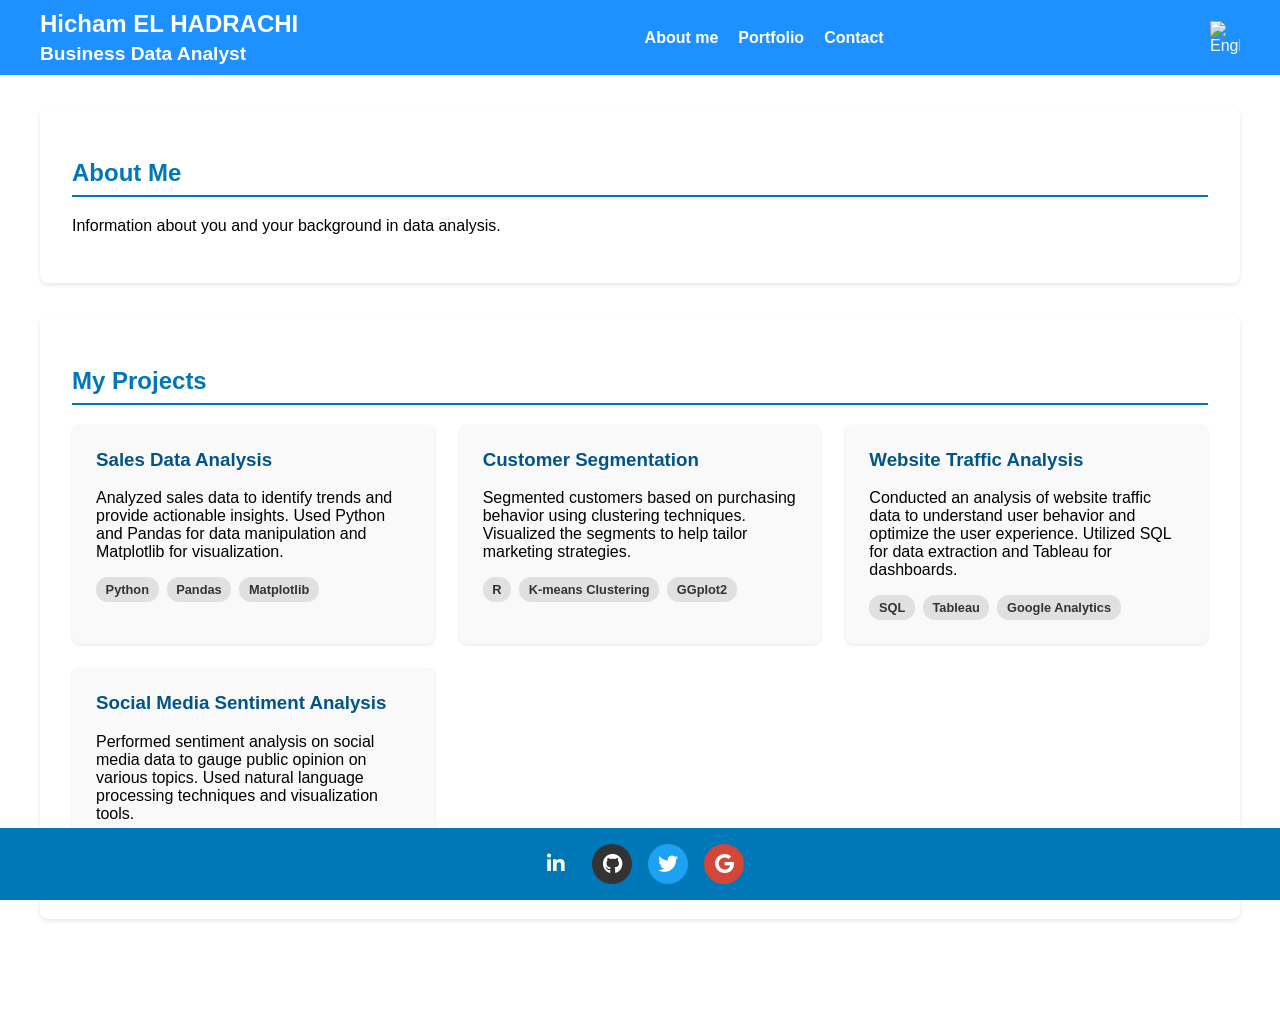
==== index.html @ 79244ce7 "first push portfolio" ====
<!DOCTYPE html>
<html lang="en">
<head>
    <meta charset="UTF-8">
    <meta name="viewport" content="width=device-width, initial-scale=1.0">
    <title>HE Data Analyst Portfolio</title>
    <link rel="stylesheet" href="styles.css">
    <link rel="stylesheet" href="https://cdnjs.cloudflare.com/ajax/libs/font-awesome/6.0.0-beta3/css/all.min.css">
</head>
<body>
    <header>
        <div class="header-content">
            <div class="personal-info">
                <h1>Hicham EL HADRACHI</h1>
                <h2>Business Data Analyst</h2>
            </div>
            <nav>
                <ul>
                <li><a href="#about">About me</a></li>
                <li><a href="#portfolio">Portfolio</a></li>
                <li><a href="#contact">Contact</a></li>
                </ul>
            </nav>
            <div class="language-switcher">
                <div class="flag-container">
                    <img src="https://cdn.countryflags.com/thumbs/united-kingdom/flag-400.png" alt="English" class="flag-icon" id="selectedFlag" >
                    <img src="https://cdn.countryflags.com/thumbs/france/flag-400.png" alt="Français" class="flag-icon alternative-flag" onclick="switchLanguage()">
                </div>
            </div>
        </div>
    </header>
    <main>
        <section id="about">
            <h2>About Me</h2>
            <p id="aboutText">Information about you and your background in data analysis.</p>
        </section>
        <section id="projects">
            <h2>My Projects</h2>
            <div class="projects-container" id="projectsContainer">
                <!-- Project cards will be inserted here by JavaScript -->
            </div>
        </section>
    </main>
    <footer>
        <div id="contact" class="social-buttons">
            <a href="https://linkedin.com/in/yourprofile" class="social-button linkedin" aria-label="LinkedIn">
                <i class="fab fa-linkedin-in"></i>
            </a>
            <a href="https://github.com/yourprofile" class="social-button github" aria-label="GitHub">
                <i class="fab fa-github"></i>
            </a>
            <a href="https://twitter.com/yourprofile" class="social-button twitter" aria-label="Twitter">
                <i class="fab fa-twitter"></i>
            </a>
            <a href="mailto:hicham.elhadrachi@gmail.com" class="social-button gmail" aria-label="Gmail">
                <i class="fab fa-google"></i>
            </a>
        </div>
        <!-- <p>&copy; 2023 My Portfolio</p> -->
    </footer>
    <script src="script.js"></script>
</body>
</html>
---- styles.css ----
body {
    margin: 0;
    font-family: Arial, sans-serif;
}

header {
    background-color: #1E90FF; /* Blue background */
    color: white;
    padding: 10px 20px;
    display: flex;
    justify-content: center;
}

.header-content {
    display: flex;
    justify-content: space-between;
    align-items: center;
    width: 100%;
    max-width: 1200px;
}

.personal-info {
    text-align: left;
}

.personal-info h1 {
    margin: 0;
    font-size: 1.5rem;
}

.personal-info h2 {
    margin: 5px 0 0;
    font-size: 1.2rem;
}

nav ul {
    list-style: none;
    padding: 0;
    margin: 0;
    display: flex;
}

nav ul li {
    margin-left: 20px;
}

nav ul li a {
    color: white;
    text-decoration: none;
    font-weight: bold;
}

nav ul li a:hover {
    color: #ffdd57;
    transform: scale(1.1);
}

.language-switcher {
    position: relative;
    display: inline-block;
}

.dropdown-content {
    display: none;
    position: absolute;
    z-index: 1;
}

.dropdown-content img {
    color: black;
    padding: 12px 16px;
    text-decoration: none;
    display: block;
}

.dropdown:hover .dropdown-content {
    display: block;
}

.flag-container {
    position: relative;
    display: inline-block;
}

.flag-icon {
    width: 30px; /* Adjust the width as needed */
    height: auto; /* Maintain the aspect ratio */
    cursor: pointer; /* Change cursor to pointer on hover */
    display: block;
}

.alternative-flag {
    position: absolute;
    top: 100%; /* Position it directly below the main flag */
    left: 0;
    display: none; /* Hide it by default */
}

.flag-container:hover .alternative-flag {
    display: block; /* Show the alternative flag on hover */
    padding-top: 3px;
}


main {
    max-width: 1200px;
    margin: 2rem auto;
    padding: 0 2rem;
    padding-bottom: 2rem; /* Ensure there's space at the bottom of the main content */
}

section {
    background-color: white;
    margin-bottom: 2rem;
    padding: 2rem;
    border-radius: 8px;
    box-shadow: 0 2px 4px rgba(0, 0, 0, 0.1);
}

section h2 {
    color: #0077b6;
    border-bottom: 2px solid #0077b6;
    padding-bottom: 0.5rem;
}

.project {
    margin-bottom: 1.5rem;
    padding-bottom: 1.5rem;
    border-bottom: 1px solid #eee;
}

.project:last-child {
    margin-bottom: 0;
    padding-bottom: 0;
    border-bottom: none;
}

.project h3 {
    color: #005588;
}

footer {
    background-color: #0077b6;
    color: white;
    text-align: center;
    position: absolute;
    width: 100%;
    bottom: 0;
}

form {
    display: flex;
    flex-direction: column;
    max-width: 400px;
    margin: 0 auto;
}

form label {
    margin-top: 1rem;
    font-weight: bold;
}

form input {
    padding: 0.5rem;
    margin-top: 0.5rem;
    border: 1px solid #ccc;
    border-radius: 4px;
}

form button {
    padding: 0.75rem;
    margin-top: 1rem;
    background-color: #005588;
    color: white;
    border: none;
    border-radius: 4px;
    cursor: pointer;
    transition: background-color 0.3s ease;
}

form button:hover {
    background-color: #003355;
}

#projects {
    background-color: white;
    padding: 2rem;
    border-radius: 8px;
    box-shadow: 0 2px 4px rgba(0, 0, 0, 0.1);
}

#projects h2 {
    text-align: left;
    color: #0077b6;
    border-bottom: 2px solid #0077b6;
    padding-bottom: 0.5rem;
}


.projects-container {
    display: grid;
    grid-template-columns: repeat(auto-fill, minmax(300px, 1fr));
    gap: 1.5rem;
}

.project-card {
    background-color: #f9f9f9;
    border-radius: 8px;
    padding: 1.5rem;
    box-shadow: 0 1px 3px rgba(0, 0, 0, 0.1);
    transition: transform 0.3s ease;
}

.project-card:hover {
    transform: translateY(-5px);
}

.project-card h3 {
    color: #005588;
    margin-top: 0;
}

.project-details {
    display: flex;
    flex-wrap: wrap;
    gap: 0.5rem;
    margin-top: 1rem;
}

.project-tag {
    background-color: #e0e0e0;
    color: #333;
    padding: 0.3rem 0.6rem;
    border-radius: 12px;
    font-size: 0.8rem;
    font-weight: bold;
}

#contact {
    background-color: #0077b6;
    color: white;
    padding: 1rem 0;
    text-align: center;
}

#contact h2 {
    text-align: left;
    margin-left: 10%;
    color: white;
    border-bottom: 2px solid white;
    padding-bottom: 0.5rem;
    width: 80%;
}

.contact-form {
    display: flex;
    flex-direction: column;
    align-items: center;
    max-width: 500px;
    margin: 0 auto;
    background-color: rgba(255, 255, 255, 0.2);
    padding: 2rem;
    border-radius: 8px;
    width: 80%;
}

.contact-form label {
    margin-top: 1rem;
    font-weight: bold;
    width: 100%;
    text-align: left;
}

.contact-form input {
    width: 100%;
    padding: 0.75rem;
    margin-top: 0.5rem;
    border: none;
    border-radius: 4px;
    box-sizing: border-box;
}

.contact-form button {
    width: 100%;
    padding: 0.75rem;
    margin-top: 1rem;
    background-color: #005588;
    color: white;
    border: none;
    border-radius: 4px;
    cursor: pointer;
    transition: background-color 0.3s ease;
}

.contact-form button:hover {
    background-color: #003355;
}

.social-buttons {
    display: flex;
    justify-content: center;
    /* margin-top: 1rem; */
    gap: 1rem;
}

.social-button {
    display: flex;
    align-items: center;
    justify-content: center;
    width: 40px;
    height: 40px;
    border-radius: 50%;
    color: white;
    text-decoration: none;
    font-size: 1.25rem;
    transition: transform 0.3s ease;
}

.social-button:hover {
    transform: scale(1.1);
}

.social-button.linkedin {
    background-color: #0077B5;
}

.social-button.github {
    background-color: #333;
}

.social-button.twitter {
    background-color: #1DA1F2;
}

.social-button.gmail {
    background-color: #D44638; /* Gmail red color */
}

.social-button i {
    color: white;
}
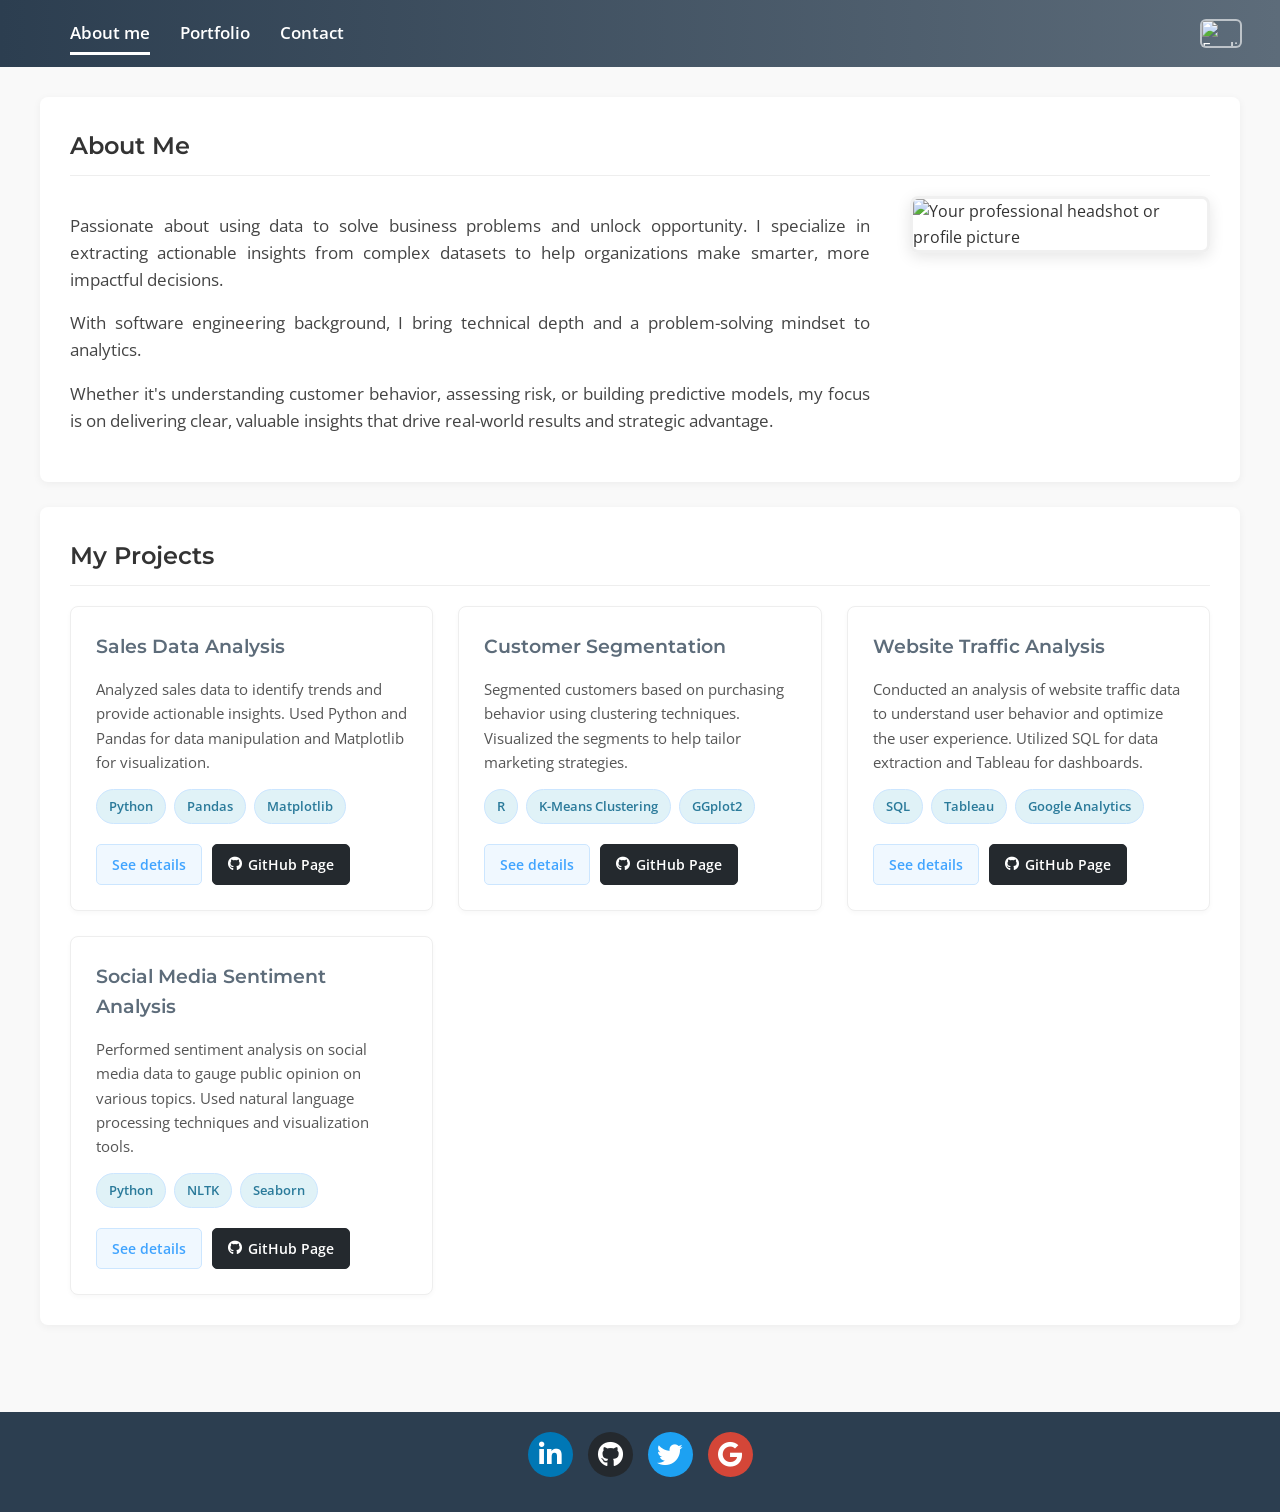
==== commit 92d785bc: "second push" ====
--- a/index.html
+++ b/index.html
@@ -10,17 +10,13 @@
 <body>
     <header>
         <div class="header-content">
-            <div class="personal-info">
-                <h1>Hicham EL HADRACHI</h1>
-                <h2>Business Data Analyst</h2>
-            </div>
-            <nav>
-                <ul>
-                <li><a href="#about">About me</a></li>
-                <li><a href="#portfolio">Portfolio</a></li>
-                <li><a href="#contact">Contact</a></li>
-                </ul>
-            </nav>
+        <nav>
+            <ul>
+                <li><a href="#about" class="active" data-translate-key="aboutNavLink">About me</a></li>
+                <li><a href="#projects" data-translate-key="projectsNavLink">Portfolio</a></li> <!-- Changed to Portfolio as in your screenshot -->
+                <li><a href="#contact" data-translate-key="contactNavLink">Contact</a></li>
+            </ul>
+        </nav>
             <div class="language-switcher">
                 <div class="flag-container">
                     <img src="https://cdn.countryflags.com/thumbs/united-kingdom/flag-400.png" alt="English" class="flag-icon" id="selectedFlag" >
@@ -31,8 +27,15 @@
     </header>
     <main>
         <section id="about">
-            <h2>About Me</h2>
-            <p id="aboutText">Information about you and your background in data analysis.</p>
+            <h2 data-translate-key="aboutMeTitle">About Me</h2>
+            <div class="about-content">
+                <div class="about-text" id="aboutTextContainer">
+                    <!-- Paragraphs will be dynamically inserted here by JS -->
+                </div>
+                <div class="about-photo">
+                    <img src="your-photo.jpg" alt="Your professional headshot or profile picture">
+                </div>
+            </div>
         </section>
         <section id="projects">
             <h2>My Projects</h2>
@@ -41,8 +44,8 @@
             </div>
         </section>
     </main>
-    <footer>
-        <div id="contact" class="social-buttons">
+    <footer id="contact">
+        <div class="social-buttons"> <!-- Added an ID for potential future use if needed, but the class is key -->
             <a href="https://linkedin.com/in/yourprofile" class="social-button linkedin" aria-label="LinkedIn">
                 <i class="fab fa-linkedin-in"></i>
             </a>
@@ -56,7 +59,7 @@
                 <i class="fab fa-google"></i>
             </a>
         </div>
-        <!-- <p>&copy; 2023 My Portfolio</p> -->
+        <!-- <p>© 2023 My Portfolio</p> -->
     </footer>
     <script src="script.js"></script>
 </body>
--- a/styles.css
+++ b/styles.css
@@ -1,255 +1,374 @@
+/* Import Google Fonts for better typography */
+@import url('https://fonts.googleapis.com/css2?family=Montserrat:wght@300;400;600;700&family=Lato:wght@300;400&family=Open+Sans:wght@400;600;700&display=swap');
+/* Added 700 weight for Open Sans if needed for bold text */
+
+
+/* Basic Reset & Body Styling */
 body {
     margin: 0;
-    font-family: Arial, sans-serif;
-}
-
+    font-family: 'Open Sans', sans-serif; /* Default body font set to Open Sans */
+    color: #333;
+    line-height: 1.6;
+    background-color: #f9f9f9; /* Light background for the page */
+}
+
+/* Header Styling */
 header {
-    background-color: #1E90FF; /* Blue background */
-    color: white;
-    padding: 10px 20px;
-    display: flex;
-    justify-content: center;
+    background: linear-gradient(to right, #2c3e50, #5d6c7a); /* Gradient blue */
+    color: #fff;
+    padding: 20px 0; /* Vertical padding */
+    position: sticky; /* Make header sticky */
+    top: 0; /* Stick to the top */
+    z-index: 1000; /* Ensure it's above other content */
+    display: block; /* Use flex for header itself to control its children */
+    justify-content: center; /* Center the header content wrapper */
+    align-items: center; /* Vertically center */
 }
 
 .header-content {
+    max-width: 1200px;
+    width: 100%; /* Take full width of parent up to max-width */
+    margin: 0 auto;
     display: flex;
     justify-content: space-between;
     align-items: center;
-    width: 100%;
-    max-width: 1200px;
-}
-
+    padding: 0 40px; /* Consistent padding */
+}
+
+/* Personal Info (Name & Title) */
 .personal-info {
-    text-align: left;
+    display: flex;
+    flex-direction: column; /* Stack name and title */
+    align-items: flex-start; /* Align text to the left */
 }
 
 .personal-info h1 {
+    font-family: 'Montserrat', sans-serif;
+    font-weight: 700;
+    font-size: 2.5em; /* Larger name */
     margin: 0;
-    font-size: 1.5rem;
-}
-
-.personal-info h2 {
+    line-height: 1.2;
+    text-shadow: 1px 1px 3px rgba(0,0,0,0.1); /* Subtle text shadow for depth */
+}
+
+/* Job Title - Removed gray box, now just styled text */
+.personal-info .job-title {
+    font-family: 'Lato', sans-serif;
+    font-weight: 300;
+    font-size: 1.2em; /* Slightly larger title */
     margin: 5px 0 0;
-    font-size: 1.2rem;
-}
-
+    color: rgba(255, 255, 255, 0.9); /* Brighter white for better contrast */
+}
+
+/* Navigation Menu */
 nav ul {
     list-style: none;
+    margin: 0;
     padding: 0;
-    margin: 0;
     display: flex;
+    align-items: center; /* Align nav items vertically */
 }
 
 nav ul li {
-    margin-left: 20px;
+    margin-left: 30px; /* Adjusted spacing */
 }
 
 nav ul li a {
-    color: white;
     text-decoration: none;
-    font-weight: bold;
-}
-
+    color: #fff;
+    font-family: 'Open Sans', sans-serif;
+    font-weight: 600; /* Bolder links */
+    font-size: 1.05em;
+    padding: 5px 0; /* Add vertical padding for hover area */
+    transition: color 0.3s ease, border-bottom 0.3s ease;
+    position: relative;
+}
+
+nav ul li a::after {
+    content: '';
+    position: absolute;
+    width: 0%;
+    height: 3px; /* Thicker underline */
+    display: block;
+    margin-top: 5px;
+    left: 0;
+    background: white; /* Accent color for underline */
+    transition: width 0.3s ease;
+}
+
+nav ul li a:hover::after,
+nav ul li a.active::after {
+    width: 100%;
+}
 nav ul li a:hover {
-    color: #ffdd57;
-    transform: scale(1.1);
-}
-
+    color: white; /* Lighter accent color on hover */
+}
+
+
+/* Language Switcher */
 .language-switcher {
     position: relative;
-    display: inline-block;
-}
-
-.dropdown-content {
-    display: none;
+    z-index: 10;
+    margin-left: 30px; /* Space from navigation */
+    cursor: pointer; /* Indicate it's clickable */
+}
+
+.flag-container {
+    width: 38px; /* Slightly larger flags */
+    height: 25px;
+    border-radius: 4px;
+    overflow: hidden;
+    box-shadow: 0 0 0 2px rgba(255,255,255,0.6); /* More prominent border */
+    position: relative;
+}
+
+.flag-icon {
     position: absolute;
-    z-index: 1;
-}
-
-.dropdown-content img {
-    color: black;
-    padding: 12px 16px;
-    text-decoration: none;
-    display: block;
-}
-
-.dropdown:hover .dropdown-content {
-    display: block;
-}
-
-.flag-container {
-    position: relative;
-    display: inline-block;
-}
-
-.flag-icon {
-    width: 30px; /* Adjust the width as needed */
-    height: auto; /* Maintain the aspect ratio */
-    cursor: pointer; /* Change cursor to pointer on hover */
-    display: block;
+    top: 0;
+    left: 0;
+    width: 100%;
+    height: 100%;
+    object-fit: cover;
+    transition: transform 0.3s ease, opacity 0.3s ease;
 }
 
 .alternative-flag {
-    position: absolute;
-    top: 100%; /* Position it directly below the main flag */
-    left: 0;
-    display: none; /* Hide it by default */
+    opacity: 0;
+    transform: translateY(100%);
 }
 
 .flag-container:hover .alternative-flag {
-    display: block; /* Show the alternative flag on hover */
-    padding-top: 3px;
-}
-
-
+    opacity: 1;
+    transform: translateY(0);
+}
+
+/* Main Content Area */
 main {
     max-width: 1200px;
-    margin: 2rem auto;
-    padding: 0 2rem;
-    padding-bottom: 2rem; /* Ensure there's space at the bottom of the main content */
+    margin: 30px auto;
+    padding: 0 40px;
+    padding-bottom: 2rem;
 }
 
 section {
-    background-color: white;
-    margin-bottom: 2rem;
-    padding: 2rem;
+    background-color: #fff;
+    padding: 30px;
     border-radius: 8px;
-    box-shadow: 0 2px 4px rgba(0, 0, 0, 0.1);
+    box-shadow: 0 2px 8px rgba(0, 0, 0, 0.05); /* Softer shadow for sections */
+    margin-bottom: 25px;
 }
 
 section h2 {
-    color: #0077b6;
-    border-bottom: 2px solid #0077b6;
-    padding-bottom: 0.5rem;
-}
-
-.project {
-    margin-bottom: 1.5rem;
-    padding-bottom: 1.5rem;
+    font-family: 'Montserrat', sans-serif; /* Applied Montserrat */
+    font-weight: 600;
+    color: #333;
+    margin-top: 0;
+    padding-bottom: 10px;
     border-bottom: 1px solid #eee;
-}
-
-.project:last-child {
-    margin-bottom: 0;
-    padding-bottom: 0;
-    border-bottom: none;
-}
-
-.project h3 {
-    color: #005588;
-}
-
-footer {
-    background-color: #0077b6;
-    color: white;
-    text-align: center;
-    position: absolute;
-    width: 100%;
-    bottom: 0;
-}
-
-form {
-    display: flex;
-    flex-direction: column;
-    max-width: 400px;
-    margin: 0 auto;
-}
-
-form label {
-    margin-top: 1rem;
-    font-weight: bold;
-}
-
-form input {
-    padding: 0.5rem;
-    margin-top: 0.5rem;
-    border: 1px solid #ccc;
-    border-radius: 4px;
-}
-
-form button {
-    padding: 0.75rem;
-    margin-top: 1rem;
-    background-color: #005588;
-    color: white;
-    border: none;
-    border-radius: 4px;
-    cursor: pointer;
-    transition: background-color 0.3s ease;
-}
-
-form button:hover {
-    background-color: #003355;
-}
-
-#projects {
-    background-color: white;
-    padding: 2rem;
-    border-radius: 8px;
-    box-shadow: 0 2px 4px rgba(0, 0, 0, 0.1);
-}
-
-#projects h2 {
-    text-align: left;
-    color: #0077b6;
-    border-bottom: 2px solid #0077b6;
-    padding-bottom: 0.5rem;
-}
-
-
+    margin-bottom: 20px;
+}
+
+/* About Me Section Styling */
+.about-content {
+    display: flex; /* Enable Flexbox for horizontal layout */
+    flex-direction: row; /* Default to row layout (text and photo side-by-side) */
+    align-items: flex-start; /* Align items to the top of the container */
+    gap: 40px; /* Space between the text and photo */
+    margin-top: 20px; /* Space below the "About Me" title */
+}
+
+.about-text {
+    flex: 2; /* Allow text to take more space (e.g., 66% width) */
+    min-width: 0; /* Important for flex items containing long text */
+    text-align: justify; /* Justify text for a cleaner block appearance */
+    color: #444; /* Slightly darker text for readability */
+    font-size: 1.05em; /* Slightly larger font size */
+}
+
+.about-photo {
+    flex: 1; /* Allow photo to take less space (e.g., 33% width) */
+    display: flex; /* Use flex to center the image if needed */
+    justify-content: center; /* Center horizontally */
+    align-items: center; /* Center vertically */
+    min-width: 200px; /* Minimum width for the photo container */
+    max-width: 300px; /* Max width for the photo container on large screens */
+}
+
+.about-photo img {
+    max-width: 100%; /* Ensure image scales down to fit its container */
+    height: auto; /* Maintain aspect ratio */
+    border-radius: 8px; /* Slightly rounded corners for the photo */
+    box-shadow: 0 4px 15px rgba(0, 0, 0, 0.1); /* Soft shadow for depth */
+    border: 3px solid #f0f0f0; /* Subtle light border */
+}
+
+/* Project Cards */
 .projects-container {
     display: grid;
     grid-template-columns: repeat(auto-fill, minmax(300px, 1fr));
-    gap: 1.5rem;
+    gap: 25px;
 }
 
 .project-card {
-    background-color: #f9f9f9;
+    background-color: #fff;
+    border: 1px solid #eee;
     border-radius: 8px;
-    padding: 1.5rem;
-    box-shadow: 0 1px 3px rgba(0, 0, 0, 0.1);
-    transition: transform 0.3s ease;
+    padding: 25px;
+    box-shadow: 0 2px 5px rgba(0, 0, 0, 0.03);
+    transition: transform 0.2s ease, box-shadow 0.2s ease;
 }
 
 .project-card:hover {
     transform: translateY(-5px);
+    box-shadow: 0 4px 12px rgba(0, 0, 0, 0.08);
 }
 
 .project-card h3 {
-    color: #005588;
+    font-family: 'Montserrat', sans-serif; /* Applied Montserrat */
+    font-weight: 600;
+    color: #5d6c7a;
     margin-top: 0;
-}
-
-.project-details {
+    margin-bottom: 10px;
+}
+
+.project-card p {
+    font-family: 'Open Sans', sans-serif; /* Applied Open Sans */
+    font-size: 0.95em;
+    color: #555;
+    margin-bottom: 15px;
+}
+
+/* Project Tags Styling */
+.project-skills { /* Container for the tags */
     display: flex;
     flex-wrap: wrap;
-    gap: 0.5rem;
-    margin-top: 1rem;
-}
-
-.project-tag {
-    background-color: #e0e0e0;
-    color: #333;
-    padding: 0.3rem 0.6rem;
-    border-radius: 12px;
-    font-size: 0.8rem;
-    font-weight: bold;
-}
-
-#contact {
-    background-color: #0077b6;
+    gap: 8px; /* Space between tags */
+    margin-top: 15px; /* Space above tags */
+}
+
+.project-tag { /* Individual tag */
+    display: inline-block;
+    background-color: #e0f2f7; /* Light blue background */
+    color: #2a7a9a; /* Darker blue text */
+    padding: 6px 12px; /* Increased padding slightly for better feel */
+    border-radius: 20px; /* Pill shape */
+    font-size: 0.8em;
+    font-weight: 600; /* Make text a bit bolder */
+    text-transform: capitalize; /* Capitalize first letter */
+    border: 1px solid #cce6ff; /* Subtle border for definition */
+    transition: background-color 0.2s ease, color 0.2s ease; /* Smooth transition on hover */
+}
+
+.project-tag:hover {
+    background-color: #cce6ff; /* Lighter blue on hover */
+    color: #1a5a7a; /* Slightly darker text on hover */
+    cursor: default; /* Indicate it's not clickable */
+}
+
+/* Add this new CSS block to your styles.css */
+
+.project-links {
+    margin-top: 20px; /* Space above the links */
+    display: flex; /* Arrange links in a row */
+    flex-wrap: wrap; /* Allow links to wrap on smaller screens */
+    gap: 10px; /* Space between links */
+    justify-content: flex-start; /* Align links to the start of the card */
+    align-items: center; /* Vertically align items */
+}
+
+.project-link {
+    display: inline-flex; /* Use flex for icon and text alignment */
+    align-items: center;
+    gap: 6px; /* Space between icon and text */
+    padding: 8px 15px;
+    background-color: #f0f8ff; /* Light blue background for links */
+    color: #40a4ff; /* Primary blue color for text */
+    border: 1px solid #cce6ff; /* Subtle border */
+    border-radius: 5px; /* Slightly rounded corners */
+    text-decoration: none;
+    font-size: 0.9em;
+    font-weight: 600;
+    transition: background-color 0.3s ease, color 0.3s ease, transform 0.2s ease, box-shadow 0.2s ease;
+}
+
+.project-link:hover {
+    background-color: #cce6ff; /* Lighter blue on hover */
+    color: #007bff; /* Slightly darker blue text on hover */
+    transform: translateY(-2px); /* Slight lift effect */
+    box-shadow: 0 2px 5px rgba(0,0,0,0.1);
+}
+
+.project-link.github-link {
+    background-color: #24292e; /* GitHub's official dark color */
+    color: #fff; /* White text for GitHub link */
+    border-color: #24292e; /* Dark border */
+}
+
+.project-link.github-link:hover {
+    background-color: #33383e; /* Slightly lighter dark on hover */
+    color: #fff;
+}
+
+/* Ensure Font Awesome is included for the github icon */
+/* <link rel="stylesheet" href="https://cdnjs.cloudflare.com/ajax/libs/font-awesome/6.0.0-beta3/css/all.min.css"> */
+/* This link should be in your HTML <head> */
+
+
+/* Footer */
+footer {
+    background-color: #2c3e50; /* Changed footer color to a dark blue-grey */
+    color: #fff;
+    padding: 20px 0;
+    text-align: center;
+    position: relative;
+    width: 100%;
+}
+
+.social-buttons {
+    display: flex;
+    justify-content: center;
+    gap: 15px;
+    margin-bottom: 15px;
+}
+
+.social-button {
+    display: flex;
+    align-items: center;
+    justify-content: center;
+    width: 45px;
+    height: 45px;
+    border-radius: 50%;
     color: white;
-    padding: 1rem 0;
+    text-decoration: none;
+    font-size: 1.6em;
+    transition: transform 0.3s ease, background-color 0.3s ease;
+}
+
+.social-button:hover {
+    transform: translateY(-3px);
+    box-shadow: 0 4px 8px rgba(0,0,0,0.2);
+}
+
+/* Specific Social Button Colors */
+.social-button.linkedin { background-color: #0077B5; } /* Standard LinkedIn blue, now better against footer */
+.social-button.github { background-color: #24292e; } /* GitHub's official dark color */
+.social-button.twitter { background-color: #1DA1F2; }
+.social-button.gmail { background-color: #D44638; }
+
+.social-button i {
+    color: white;
+}
+
+/* Contact Section */
+
+#contact h2 {
+    font-family: 'Montserrat', sans-serif; /* Applied Montserrat */
     text-align: center;
-}
-
-#contact h2 {
-    text-align: left;
-    margin-left: 10%;
     color: white;
     border-bottom: 2px solid white;
     padding-bottom: 0.5rem;
-    width: 80%;
+    margin: 0 auto 30px auto;
+    max-width: 400px;
 }
 
 .contact-form {
@@ -258,84 +377,264 @@
     align-items: center;
     max-width: 500px;
     margin: 0 auto;
-    background-color: rgba(255, 255, 255, 0.2);
-    padding: 2rem;
+    background-color: rgba(255, 255, 255, 0.15);
+    padding: 2.5rem;
     border-radius: 8px;
-    width: 80%;
+    box-sizing: border-box;
 }
 
 .contact-form label {
-    margin-top: 1rem;
-    font-weight: bold;
+    font-family: 'Open Sans', sans-serif; /* Applied Open Sans */
+    margin-top: 1.2rem;
+    font-weight: 400;
     width: 100%;
     text-align: left;
 }
 
-.contact-form input {
+.contact-form input,
+.contact-form textarea {
+    font-family: 'Open Sans', sans-serif; /* Applied Open Sans */
     width: 100%;
-    padding: 0.75rem;
-    margin-top: 0.5rem;
+    padding: 0.85rem;
+    margin-top: 0.6rem;
     border: none;
     border-radius: 4px;
     box-sizing: border-box;
+    background-color: rgba(255, 255, 255, 0.9);
+    color: #333;
+}
+.contact-form textarea {
+    min-height: 100px;
+    resize: vertical;
 }
 
 .contact-form button {
-    width: 100%;
-    padding: 0.75rem;
-    margin-top: 1rem;
+    font-family: 'Open Sans', sans-serif; /* Applied Open Sans */
+    padding: 1rem;
+    margin-top: 1.5rem;
     background-color: #005588;
     color: white;
     border: none;
     border-radius: 4px;
     cursor: pointer;
-    transition: background-color 0.3s ease;
+    transition: background-color 0.3s ease, transform 0.2s ease;
 }
 
 .contact-form button:hover {
     background-color: #003355;
-}
-
-.social-buttons {
-    display: flex;
-    justify-content: center;
-    /* margin-top: 1rem; */
-    gap: 1rem;
-}
-
-.social-button {
-    display: flex;
-    align-items: center;
-    justify-content: center;
-    width: 40px;
-    height: 40px;
-    border-radius: 50%;
-    color: white;
-    text-decoration: none;
-    font-size: 1.25rem;
-    transition: transform 0.3s ease;
-}
-
-.social-button:hover {
-    transform: scale(1.1);
-}
-
-.social-button.linkedin {
-    background-color: #0077B5;
-}
-
-.social-button.github {
-    background-color: #333;
-}
-
-.social-button.twitter {
-    background-color: #1DA1F2;
-}
-
-.social-button.gmail {
-    background-color: #D44638; /* Gmail red color */
-}
-
-.social-button i {
-    color: white;
-}
+    transform: translateY(-2px);
+}
+
+
+/* Responsive Design */
+@media (max-width: 768px) {
+    .header-content {
+        flex-direction: column; /* Stack items vertically */
+        align-items: flex-start; /* Align content to the left */
+        padding: 20px; /* Adjust padding for smaller screens */
+    }
+
+    .personal-info {
+        margin-bottom: 20px; /* Space between personal info and nav */
+    }
+
+    nav ul {
+        flex-direction: column; /* Stack nav links vertically */
+        align-items: flex-start; /* Align nav links to the left */
+        width: 100%; /* Make nav list take full width */
+    }
+
+    nav ul li {
+        margin: 0 0 10px 0; /* Adjust spacing between stacked nav links */
+        width: 100%; /* Make each nav item take full width */
+    }
+
+    nav ul li a {
+        padding: 8px 0; /* Add vertical padding for better tap area */
+        display: block; /* Make the whole link area clickable */
+        width: 100%; /* Ensure link fills its container */
+    }
+
+    /* Adjust hover/active underlines for vertical nav */
+    nav ul li a::after {
+        width: 100%; /* Ensure the line extends fully */
+        transform: scaleX(0); /* Start hidden */
+        transition: transform 0.3s ease;
+        transform-origin: left; /* Expand from left */
+    }
+    nav ul li a.active::after,
+    nav ul li a:hover::after {
+        transform: scaleX(1); /* Show on active/hover */
+    }
+
+    .language-switcher {
+        margin-top: 15px; /* Space between nav and language switcher */
+        margin-left: 0; /* Remove left margin on small screens */
+        align-self: flex-end; /* Align to the right in the column flow */
+    }
+
+    main {
+        padding: 0 20px; /* Reduce horizontal padding for main content */
+    }
+
+    section {
+        padding: 20px; /* Reduce section padding */
+    }
+
+    .about-content {
+        flex-direction: column; /* Stack text and photo vertically on smaller screens */
+        align-items: center; /* Center items when stacked */
+        gap: 25px; /* Adjust gap when stacked */
+    }
+
+    .about-text {
+        text-align: left; /* Revert to left align for easier reading when stacked */
+        flex: none; /* Remove flex sizing when stacked */
+        width: 100%; /* Take full width when stacked */
+    }
+
+    .about-photo {
+        flex: none; /* Remove flex sizing when stacked */
+        width: 60%; /* Or set a max-width like 250px */
+        max-width: 250px; /* Limit photo size on smaller screens */
+        order: -1; /* Move photo above text when stacked */
+    }
+
+    .about-photo img {
+        border-radius: 50%; /* Make photo circular on mobile (optional, but common) */
+        width: 100%; /* Ensure it fills its new circular container */
+        height: auto;
+        object-fit: cover; /* Crop to fit if circular */
+    }
+
+    .projects-container {
+        grid-template-columns: 1fr; /* Stack project cards vertically */
+        gap: 20px; /* Adjust gap between stacked cards */
+    }
+
+    .project-card {
+        padding: 20px; /* Adjust card padding */
+    }
+
+    .project-skills {
+        gap: 6px; /* Slightly smaller gap for tags on small screens */
+    }
+
+    .project-links {
+        flex-direction: column; /* Stack links vertically if they wrap poorly */
+        align-items: flex-start; /* Align stacked links to the left */
+        gap: 8px; /* Space between stacked links */
+    }
+
+    .project-link {
+        width: auto; /* Allow links to size based on content if stacked */
+        max-width: 100%; /* Prevent overflow */
+    }
+
+    .social-buttons {
+        gap: 10px; /* Reduce gap between social buttons */
+    }
+}
+
+/* Applies styles for screens up to 480px wide (typical mobile phone) */
+@media (max-width: 480px) {
+    .header-content {
+        padding: 15px; /* Further reduce header padding */
+    }
+
+    .personal-info h1 {
+        font-size: 1.8em; /* Smaller name font size */
+    }
+    .personal-info h2 {
+        font-size: 1em; /* Smaller title font size */
+    }
+
+    nav ul li a {
+        font-size: 0.95em; /* Smaller nav link font size */
+    }
+
+    main {
+        padding: 0 15px; /* Further reduce main content padding */
+    }
+
+    section {
+        padding: 15px; /* Further reduce section padding */
+    }
+
+    .about-content {
+        gap: 20px;
+    }
+    .about-text {
+        font-size: 1em; /* Slightly smaller text */
+    }
+    .about-photo {
+        width: 70%; /* Allow photo to take a bit more width on tiny screens */
+        max-width: 200px;
+    }
+
+    .project-card {
+        padding: 15px; /* Further reduce card padding */
+    }
+
+    .project-tag {
+        padding: 5px 10px; /* Slightly smaller tags */
+        font-size: 0.75em;
+    }
+
+    .project-link {
+        padding: 7px 12px; /* Slightly smaller link buttons */
+        font-size: 0.8em;
+    }
+
+    /* Contact form adjustments */
+    .contact-form {
+        padding: 1.5rem; /* Adjust form padding */
+    }
+
+    .contact-form input,
+    .contact-form textarea,
+    .contact-form button {
+        padding: 0.75rem; /* Smaller form elements */
+        font-size: 0.9em;
+    }
+}
+
+/* Optional: Print Styles */
+@media print {
+    body {
+        background-color: #fff;
+        color: #000;
+        font-family: serif;
+    }
+    header, footer, nav, .language-switcher, .social-buttons {
+        display: none; /* Hide non-essential elements for print */
+    }
+    main {
+        margin: 0;
+        padding: 0;
+        max-width: none;
+    }
+    section {
+        box-shadow: none;
+        border: 1px solid #ddd;
+        margin-bottom: 20px;
+        padding: 20px;
+    }
+    .project-card {
+        border: 1px dashed #bbb;
+        break-inside: avoid; /* Prevent card from breaking across pages */
+        margin-bottom: 15px;
+    }
+    .project-link, .project-tag {
+        background-color: transparent;
+        border: 1px solid #aaa;
+        color: #000;
+        font-size: 0.7em;
+        padding: 2px 5px;
+    }
+    .project-link.github-link {
+        color: #000; /* Ensure text is black */
+        border: 1px solid #aaa;
+        background-color: transparent;
+    }
+}
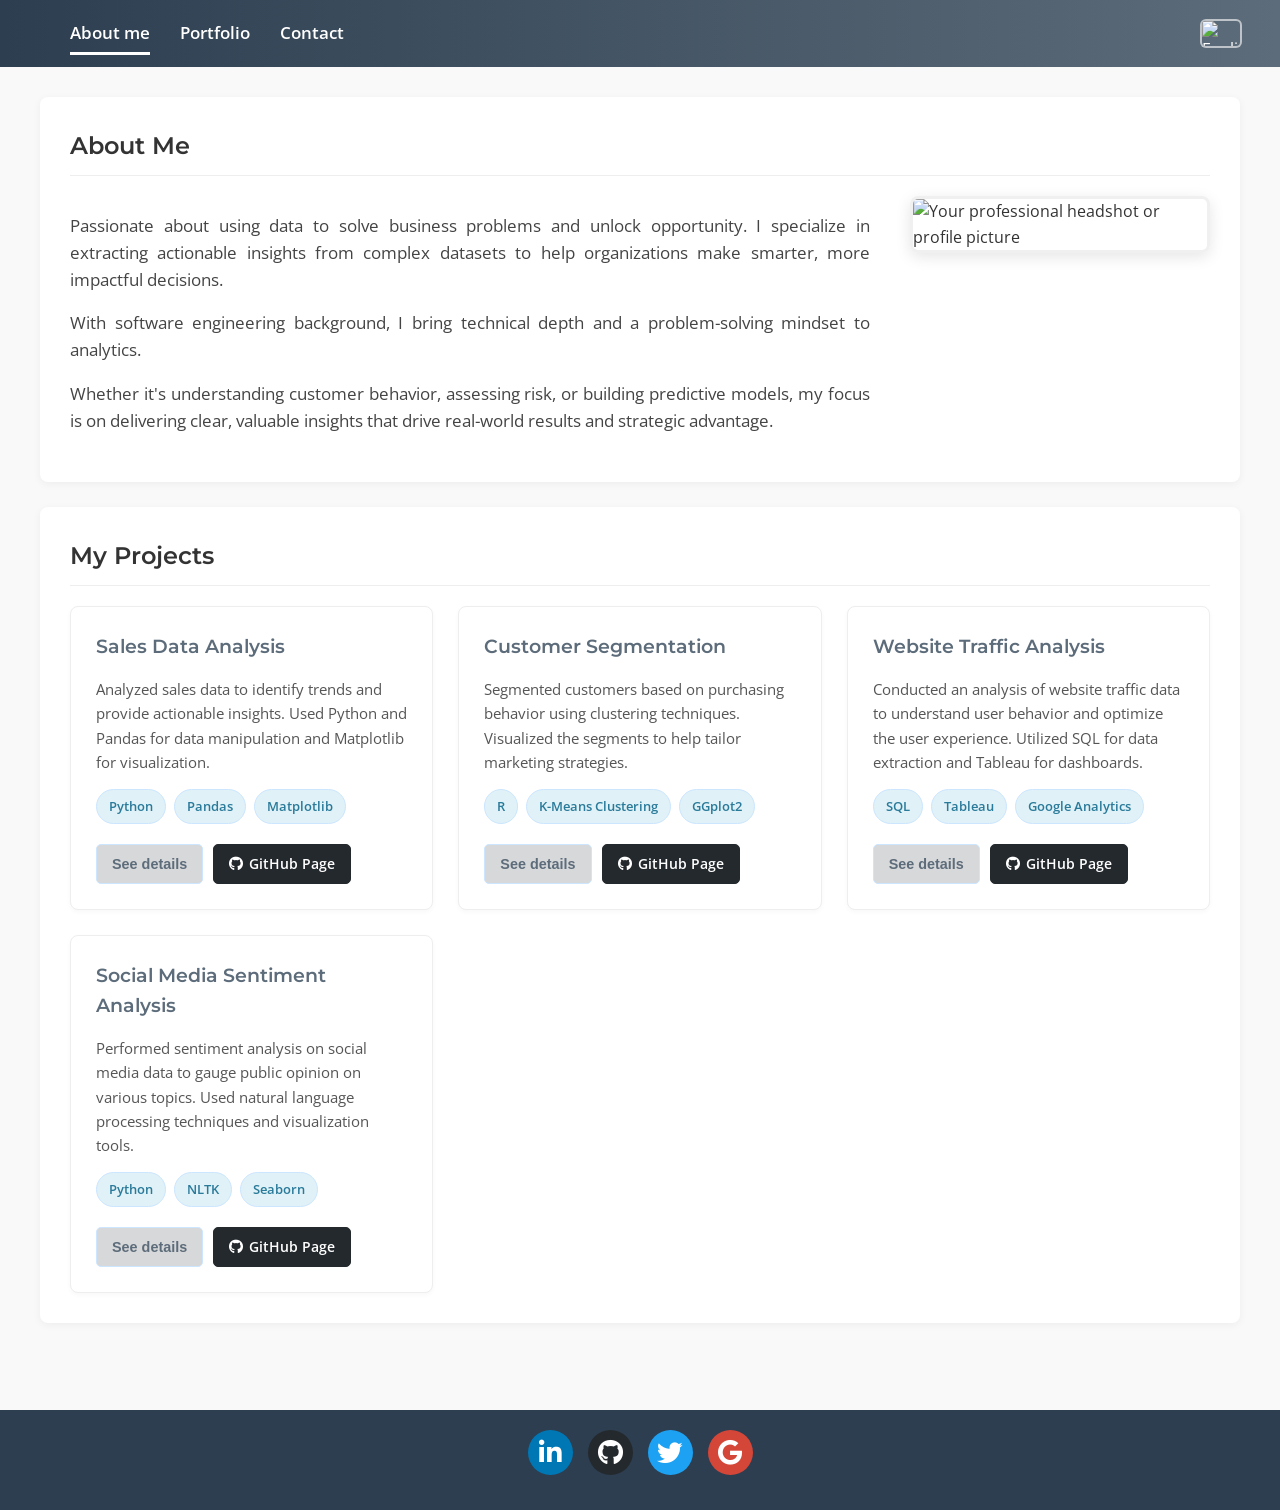
==== commit 4e20dceb: "third push" ====
--- a/index.html
+++ b/index.html
@@ -43,6 +43,14 @@
                 <!-- Project cards will be inserted here by JavaScript -->
             </div>
         </section>
+        <!-- Modal for Project Details -->
+        <div id="projectModal" class="modal">
+            <div class="modal-content">
+                <span class="close">&times;</span>
+                <h2 id="modalProjectTitle"></h2>
+                <p id="modalProjectDescription"></p>
+            </div>
+        </div>
     </main>
     <footer id="contact">
         <div class="social-buttons"> <!-- Added an ID for potential future use if needed, but the class is key -->
--- a/styles.css
+++ b/styles.css
@@ -277,18 +277,20 @@
 }
 
 .project-link {
-    display: inline-flex; /* Use flex for icon and text alignment */
+    display: inline-flex;
     align-items: center;
-    gap: 6px; /* Space between icon and text */
+    gap: 6px;
     padding: 8px 15px;
-    background-color: #f0f8ff; /* Light blue background for links */
-    color: #40a4ff; /* Primary blue color for text */
+    height: 40px; /* Set a fixed height for both buttons */
+    background-color: #d7d8da; /* Light blue background for links */
+    color: #5d6c7a; /* Primary blue color for text */
     border: 1px solid #cce6ff; /* Subtle border */
     border-radius: 5px; /* Slightly rounded corners */
     text-decoration: none;
     font-size: 0.9em;
     font-weight: 600;
     transition: background-color 0.3s ease, color 0.3s ease, transform 0.2s ease, box-shadow 0.2s ease;
+    box-sizing: border-box; /* Include padding and border in the element's total width and height */
 }
 
 .project-link:hover {
@@ -425,6 +427,46 @@
     transform: translateY(-2px);
 }
 
+/* Modal Styles */
+.modal {
+    display: none;
+    position: fixed;
+    z-index: 1001; /* Ensure this is higher than any other z-index on the page */
+    left: 0;
+    top: 0;
+    width: 100%;
+    height: 100%;
+    overflow: auto;
+    background-color: rgba(0, 0, 0, 0.5);
+}
+
+.modal-content {
+    background-color: #fefefe;
+    margin: 15% auto;
+    padding: 20px;
+    border: 1px solid #888;
+    width: 80%;
+    position: relative;
+}
+
+/* Close Button */
+.close {
+    color: #aaa;
+    position: absolute;
+    top: 10px;
+    right: 25px;
+    font-size: 28px;
+    font-weight: bold;
+    cursor: pointer;
+}
+
+.close:hover,
+.close:focus {
+    color: black;
+    text-decoration: none;
+    cursor: pointer;
+}
+
 
 /* Responsive Design */
 @media (max-width: 768px) {
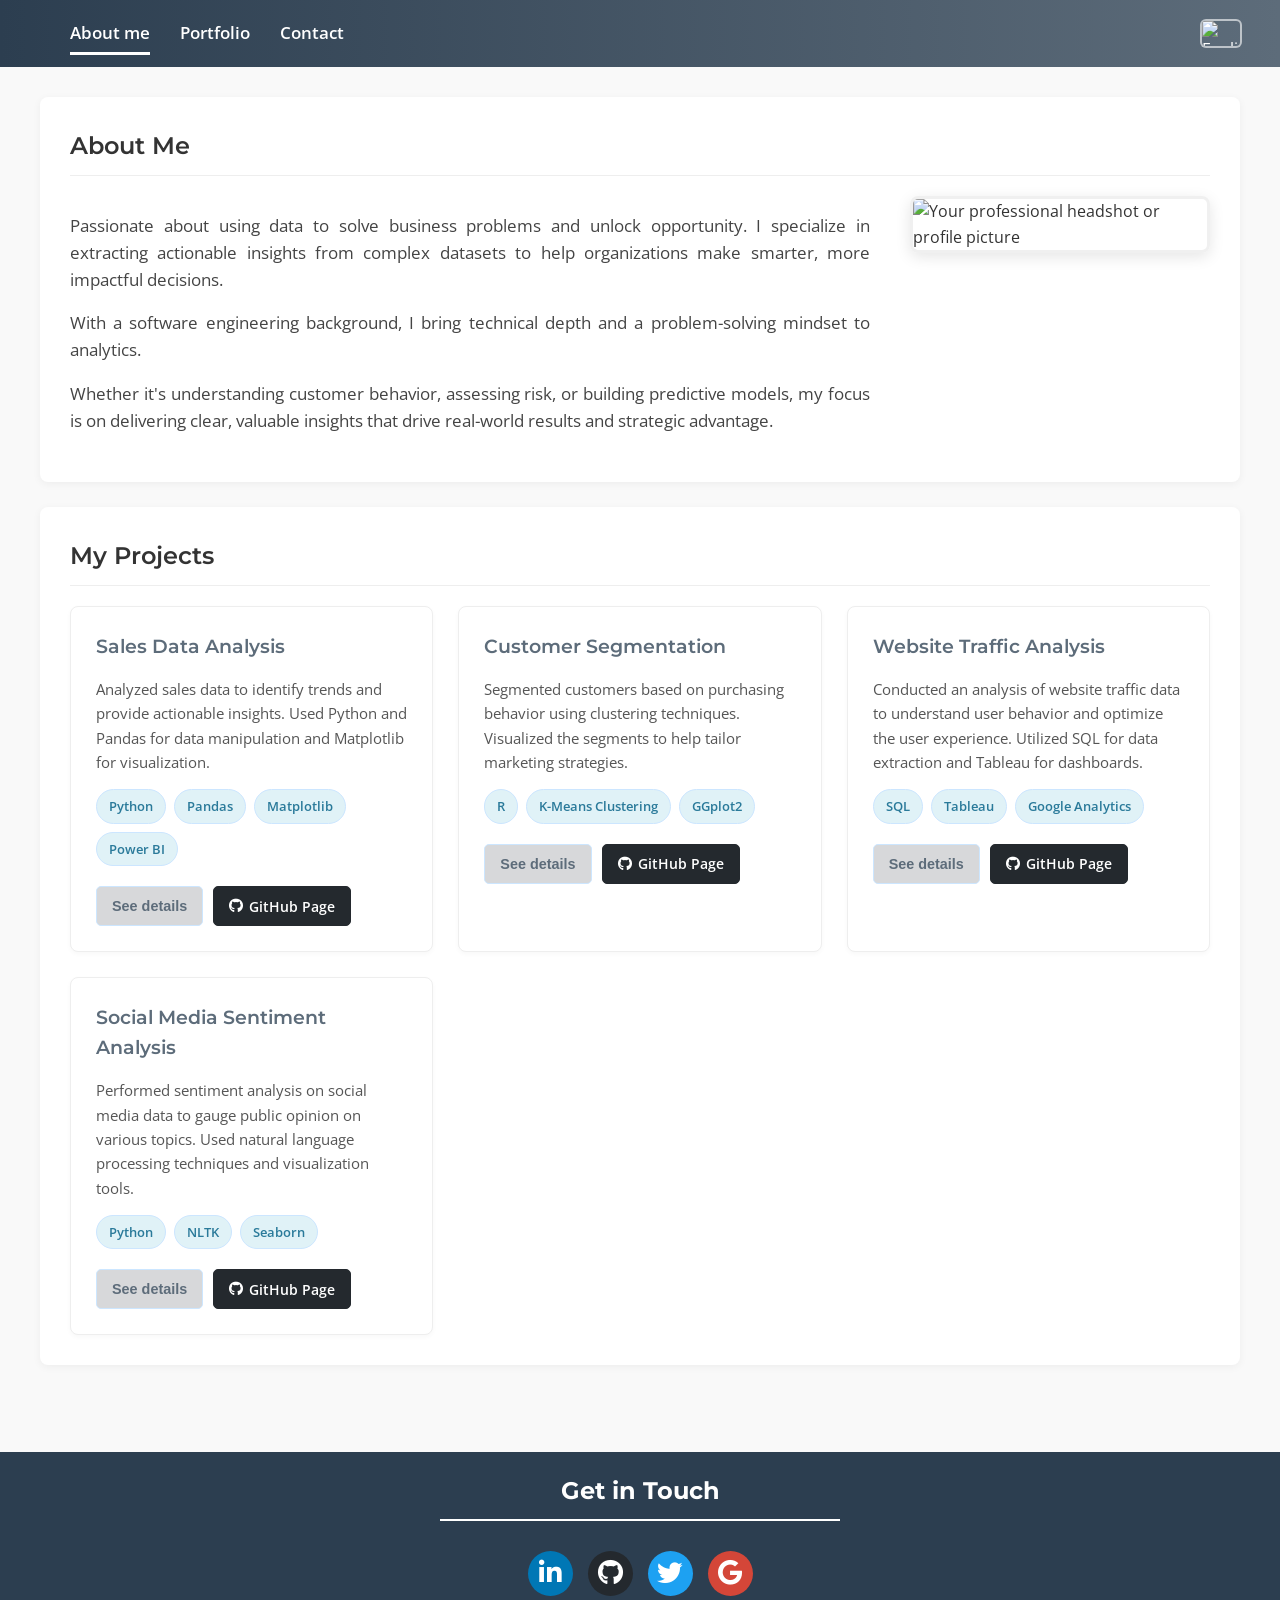
==== commit 88bbbab6: "Enhancing modal" ====
--- a/index.html
+++ b/index.html
@@ -46,13 +46,51 @@
         <!-- Modal for Project Details -->
         <div id="projectModal" class="modal">
             <div class="modal-content">
-                <span class="close">&times;</span>
-                <h2 id="modalProjectTitle"></h2>
-                <p id="modalProjectDescription"></p>
+                <div class="modal-header">
+                    <h2 id="modalProjectTitle"></h2>
+                    <span class="close">&times;</span>
+                </div>
+                <div class="modal-body">
+                    <div id="modalProjectDetails">
+                        <div class="modal-section">
+                            <h3 data-translate-key="problemStatement"></h3>
+                            <p id="modalProblemStatement"></p>
+                        </div>
+                        <div class="modal-section">
+                            <h3 data-translate-key="dataSources"></h3>
+                            <p id="modalDataSources"></p>
+                        </div>
+                        <div class="modal-section">
+                            <h3 data-translate-key="methodology"></h3>
+                            <p id="modalMethodology"></p>
+                        </div>
+                        <div class="modal-section">
+                            <h3 data-translate-key="results"></h3>
+                            <p id="modalResults"></p>
+                        </div>
+                        <div class="modal-section">
+                            <h3 data-translate-key="challenges"></h3>
+                            <p id="modalChallenges"></p>
+                        </div>
+                        <div class="modal-section">
+                            <h3 data-translate-key="learnings"></h3>
+                            <p id="modalLearnings"></p>
+                        </div>
+                        <div class="modal-section" id="modalVisualizationsContainer">
+                            <h3 data-translate-key="visualizations"></h3>
+                            <div id="modalVisualizations"></div>
+                        </div>
+                        <div class="modal-section" id="modalPowerBiContainer">
+                            <h3 data-translate-key="powerBiDashboard"></h3>
+                            <iframe id="powerBiFrame" title="Power BI Report" width="100%" height="500" frameborder="0" allowFullScreen="true"></iframe>
+                        </div>
+                    </div>
+                </div>
             </div>
         </div>
     </main>
     <footer id="contact">
+        <h2 data-translate-key="contactTitle"></h2>
         <div class="social-buttons"> <!-- Added an ID for potential future use if needed, but the class is key -->
             <a href="https://linkedin.com/in/yourprofile" class="social-button linkedin" aria-label="LinkedIn">
                 <i class="fab fa-linkedin-in"></i>
--- a/styles.css
+++ b/styles.css
@@ -431,40 +431,104 @@
 .modal {
     display: none;
     position: fixed;
-    z-index: 1001; /* Ensure this is higher than any other z-index on the page */
+    z-index: 1001;
     left: 0;
     top: 0;
     width: 100%;
     height: 100%;
     overflow: auto;
-    background-color: rgba(0, 0, 0, 0.5);
+    background-color: rgba(0, 0, 0, 0.6);
+    padding-top: 50px; /* Add padding to push modal down from the top */
 }
 
 .modal-content {
     background-color: #fefefe;
-    margin: 15% auto;
-    padding: 20px;
-    border: 1px solid #888;
-    width: 80%;
+    margin: auto; /* Center horizontally */
+    border: none;
+    width: 85%;
+    max-width: 900px; /* Max width for larger screens */
+    border-radius: 10px;
+    box-shadow: 0 5px 15px rgba(0,0,0,0.3);
     position: relative;
+    animation: fadeIn 0.3s;
+}
+
+@keyframes fadeIn {
+    from {opacity: 0; transform: scale(0.95);}
+    to {opacity: 1; transform: scale(1);}
+}
+
+.modal-header {
+    display: flex;
+    justify-content: space-between;
+    align-items: center;
+    padding: 15px 25px;
+    background-color: #5d6c7a; /* Match header color */
+    color: white;
+    border-top-left-radius: 10px;
+    border-top-right-radius: 10px;
+}
+
+.modal-header h2 {
+    margin: 0;
+    font-family: 'Montserrat', sans-serif;
+    font-size: 1.5em;
+}
+
+.modal-body {
+    padding: 25px;
+    max-height: 70vh; /* Limit height and enable scrolling */
+    overflow-y: auto;
 }
 
 /* Close Button */
 .close {
-    color: #aaa;
-    position: absolute;
-    top: 10px;
-    right: 25px;
-    font-size: 28px;
+    color: white;
+    font-size: 35px;
     font-weight: bold;
     cursor: pointer;
+    transition: color 0.2s ease;
 }
 
 .close:hover,
 .close:focus {
-    color: black;
+    color: #ddd;
     text-decoration: none;
-    cursor: pointer;
+}
+
+.modal-section {
+    margin-bottom: 25px;
+}
+
+.modal-section h3 {
+    font-family: 'Montserrat', sans-serif;
+    font-weight: 600;
+    color: #333;
+    font-size: 1.2em;
+    margin-bottom: 10px;
+    padding-bottom: 5px;
+    border-bottom: 2px solid #f0f0f0;
+}
+
+.modal-section p {
+    line-height: 1.7;
+    color: #555;
+    text-align: justify;
+}
+
+#modalVisualizations img {
+    width: 100%;
+    max-width: 400px; /* Control image size */
+    margin: 10px auto;
+    display: block;
+    border-radius: 5px;
+    box-shadow: 0 2px 8px rgba(0,0,0,0.1);
+}
+
+#powerBiFrame {
+    border: 1px solid #ddd; /* Add a light border to the iframe */
+    border-radius: 5px;
+    min-height: 500px; /* Ensure it has enough height */
 }
 
 
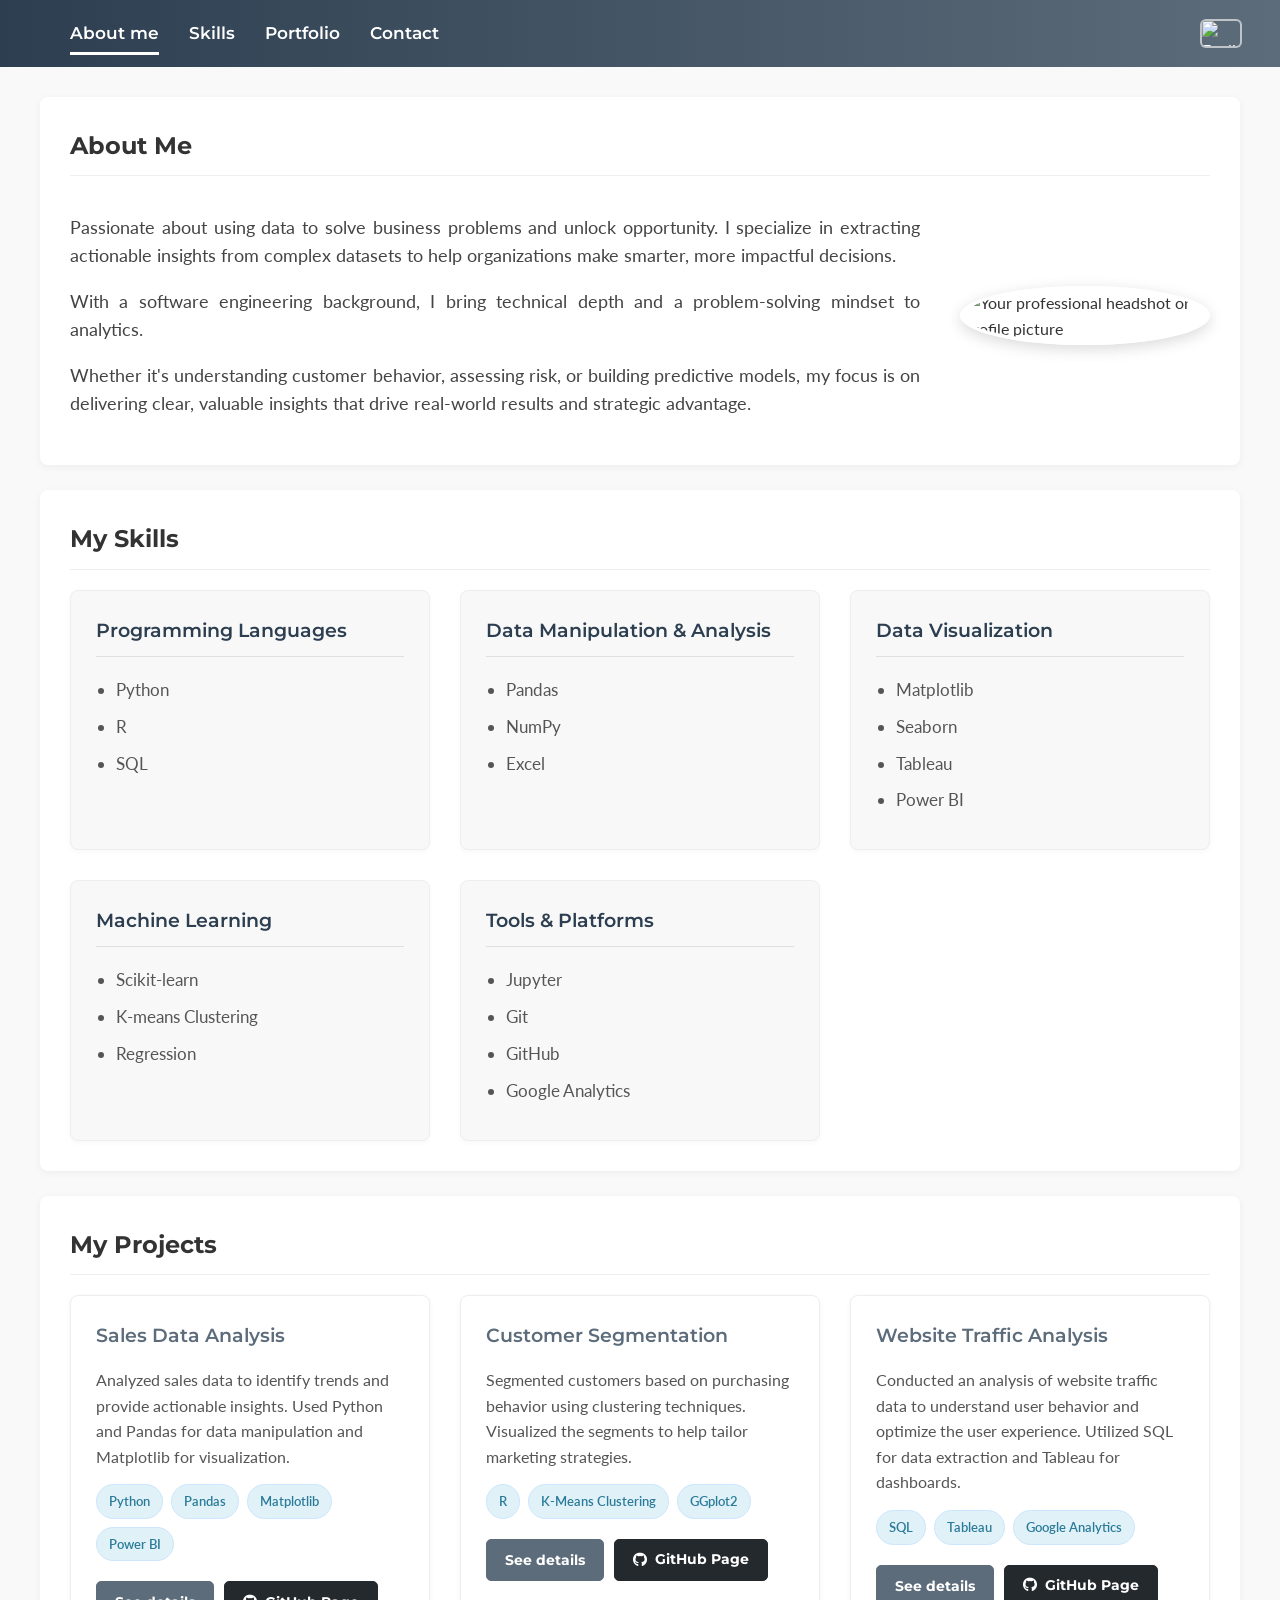
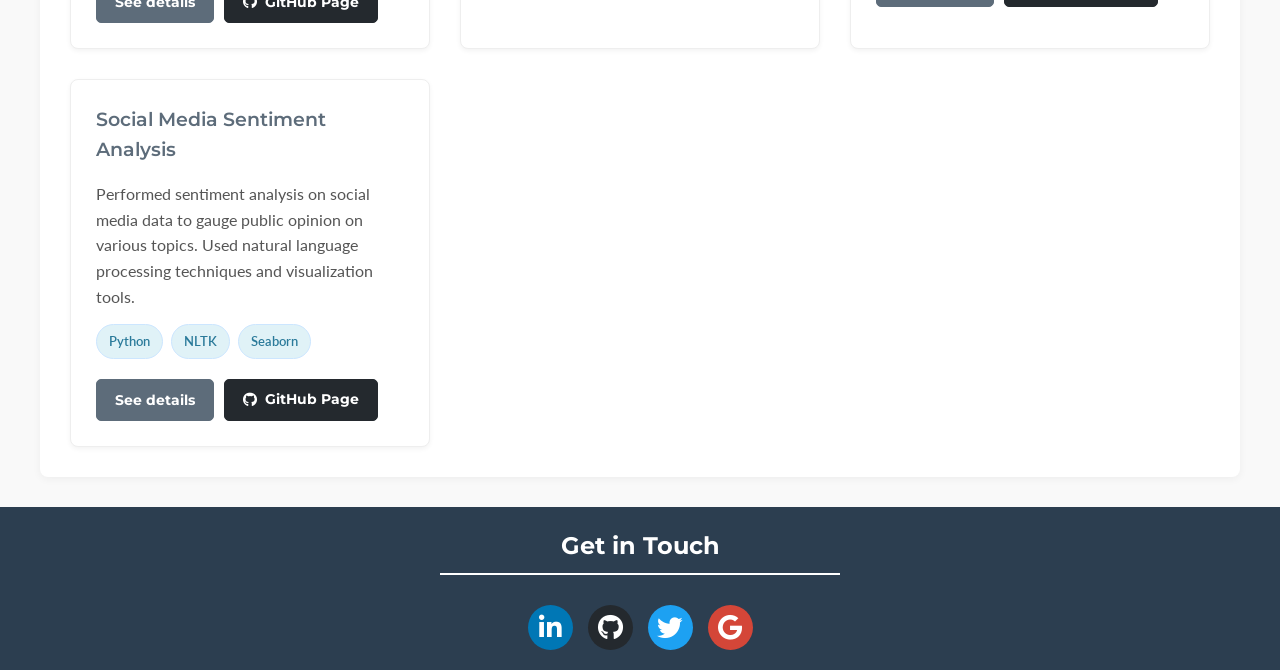
==== commit e9d07524: "adding skills sections" ====
--- a/index.html
+++ b/index.html
@@ -13,6 +13,7 @@
         <nav>
             <ul>
                 <li><a href="#about" class="active" data-translate-key="aboutNavLink">About me</a></li>
+                <li><a href="#skills" data-translate-key="skillsNavLink">Skills</a></li>
                 <li><a href="#projects" data-translate-key="projectsNavLink">Portfolio</a></li> <!-- Changed to Portfolio as in your screenshot -->
                 <li><a href="#contact" data-translate-key="contactNavLink">Contact</a></li>
             </ul>
@@ -35,6 +36,12 @@
                 <div class="about-photo">
                     <img src="your-photo.jpg" alt="Your professional headshot or profile picture">
                 </div>
+            </div>
+        </section>
+        <section id="skills">
+            <h2 data-translate-key="skillsTitle">My Skills</h2>
+            <div class="skills-container" id="skillsContainer">
+                <!-- Skills will be dynamically inserted here by JavaScript -->
             </div>
         </section>
         <section id="projects">
@@ -76,6 +83,18 @@
                             <h3 data-translate-key="learnings"></h3>
                             <p id="modalLearnings"></p>
                         </div>
+                        <div class="modal-section">
+                            <h3 data-translate-key="rootCauseAnalysis"></h3>
+                            <p id="modalRootCauseAnalysis"></p>
+                        </div>
+                        <div class="modal-section">
+                            <h3 data-translate-key="businessRecommendations"></h3>
+                            <div id="modalBusinessRecommendations"></div>
+                        </div>
+                        <div class="modal-section">
+                            <h3 data-translate-key="estimatedBusinessImpact"></h3>
+                            <p id="modalEstimatedBusinessImpact"></p>
+                        </div>
                         <div class="modal-section" id="modalVisualizationsContainer">
                             <h3 data-translate-key="visualizations"></h3>
                             <div id="modalVisualizations"></div>
--- a/styles.css
+++ b/styles.css
@@ -1,63 +1,33 @@
 /* Import Google Fonts for better typography */
-@import url('https://fonts.googleapis.com/css2?family=Montserrat:wght@300;400;600;700&family=Lato:wght@300;400&family=Open+Sans:wght@400;600;700&display=swap');
-/* Added 700 weight for Open Sans if needed for bold text */
-
+@import url('https://fonts.googleapis.com/css2?family=Montserrat:wght@400;600;700&family=Lato:wght@400;700&display=swap');
 
 /* Basic Reset & Body Styling */
 body {
     margin: 0;
-    font-family: 'Open Sans', sans-serif; /* Default body font set to Open Sans */
+    font-family: 'Lato', sans-serif;
     color: #333;
     line-height: 1.6;
-    background-color: #f9f9f9; /* Light background for the page */
+    background-color: #f9f9f9;
 }
 
 /* Header Styling */
 header {
-    background: linear-gradient(to right, #2c3e50, #5d6c7a); /* Gradient blue */
+    background: linear-gradient(to right, #2c3e50, #5d6c7a);
     color: #fff;
-    padding: 20px 0; /* Vertical padding */
-    position: sticky; /* Make header sticky */
-    top: 0; /* Stick to the top */
-    z-index: 1000; /* Ensure it's above other content */
-    display: block; /* Use flex for header itself to control its children */
-    justify-content: center; /* Center the header content wrapper */
-    align-items: center; /* Vertically center */
+    padding: 20px 0;
+    position: sticky;
+    top: 0;
+    z-index: 1000;
 }
 
 .header-content {
     max-width: 1200px;
-    width: 100%; /* Take full width of parent up to max-width */
+    width: 100%;
     margin: 0 auto;
     display: flex;
     justify-content: space-between;
     align-items: center;
-    padding: 0 40px; /* Consistent padding */
-}
-
-/* Personal Info (Name & Title) */
-.personal-info {
-    display: flex;
-    flex-direction: column; /* Stack name and title */
-    align-items: flex-start; /* Align text to the left */
-}
-
-.personal-info h1 {
-    font-family: 'Montserrat', sans-serif;
-    font-weight: 700;
-    font-size: 2.5em; /* Larger name */
-    margin: 0;
-    line-height: 1.2;
-    text-shadow: 1px 1px 3px rgba(0,0,0,0.1); /* Subtle text shadow for depth */
-}
-
-/* Job Title - Removed gray box, now just styled text */
-.personal-info .job-title {
-    font-family: 'Lato', sans-serif;
-    font-weight: 300;
-    font-size: 1.2em; /* Slightly larger title */
-    margin: 5px 0 0;
-    color: rgba(255, 255, 255, 0.9); /* Brighter white for better contrast */
+    padding: 0 40px;
 }
 
 /* Navigation Menu */
@@ -66,21 +36,21 @@
     margin: 0;
     padding: 0;
     display: flex;
-    align-items: center; /* Align nav items vertically */
+    align-items: center;
 }
 
 nav ul li {
-    margin-left: 30px; /* Adjusted spacing */
+    margin-left: 30px;
 }
 
 nav ul li a {
     text-decoration: none;
     color: #fff;
-    font-family: 'Open Sans', sans-serif;
-    font-weight: 600; /* Bolder links */
+    font-family: 'Montserrat', sans-serif;
+    font-weight: 600;
     font-size: 1.05em;
-    padding: 5px 0; /* Add vertical padding for hover area */
-    transition: color 0.3s ease, border-bottom 0.3s ease;
+    padding: 5px 0;
+    transition: color 0.3s ease;
     position: relative;
 }
 
@@ -88,11 +58,11 @@
     content: '';
     position: absolute;
     width: 0%;
-    height: 3px; /* Thicker underline */
+    height: 3px;
     display: block;
     margin-top: 5px;
     left: 0;
-    background: white; /* Accent color for underline */
+    background: white;
     transition: width 0.3s ease;
 }
 
@@ -100,25 +70,21 @@
 nav ul li a.active::after {
     width: 100%;
 }
-nav ul li a:hover {
-    color: white; /* Lighter accent color on hover */
-}
-
 
 /* Language Switcher */
 .language-switcher {
     position: relative;
     z-index: 10;
-    margin-left: 30px; /* Space from navigation */
-    cursor: pointer; /* Indicate it's clickable */
+    margin-left: 30px;
+    cursor: pointer;
 }
 
 .flag-container {
-    width: 38px; /* Slightly larger flags */
+    width: 38px;
     height: 25px;
     border-radius: 4px;
     overflow: hidden;
-    box-shadow: 0 0 0 2px rgba(255,255,255,0.6); /* More prominent border */
+    box-shadow: 0 0 0 2px rgba(255,255,255,0.6);
     position: relative;
 }
 
@@ -129,17 +95,15 @@
     width: 100%;
     height: 100%;
     object-fit: cover;
-    transition: transform 0.3s ease, opacity 0.3s ease;
 }
 
 .alternative-flag {
     opacity: 0;
-    transform: translateY(100%);
+    transition: opacity 0.3s ease;
 }
 
 .flag-container:hover .alternative-flag {
     opacity: 1;
-    transform: translateY(0);
 }
 
 /* Main Content Area */
@@ -147,20 +111,31 @@
     max-width: 1200px;
     margin: 30px auto;
     padding: 0 40px;
-    padding-bottom: 2rem;
+}
+
+/* Animation Classes */
+.fade-in-section {
+    opacity: 0;
+    transform: translateY(20px);
+    transition: opacity 0.6s ease-out, transform 0.6s ease-out;
+}
+
+.fade-in-section.is-visible {
+    opacity: 1;
+    transform: translateY(0);
 }
 
 section {
     background-color: #fff;
     padding: 30px;
     border-radius: 8px;
-    box-shadow: 0 2px 8px rgba(0, 0, 0, 0.05); /* Softer shadow for sections */
+    box-shadow: 0 2px 8px rgba(0, 0, 0, 0.05);
     margin-bottom: 25px;
 }
 
 section h2 {
-    font-family: 'Montserrat', sans-serif; /* Applied Montserrat */
-    font-weight: 600;
+    font-family: 'Montserrat', sans-serif;
+    font-weight: 700;
     color: #333;
     margin-top: 0;
     padding-bottom: 10px;
@@ -170,43 +145,36 @@
 
 /* About Me Section Styling */
 .about-content {
-    display: flex; /* Enable Flexbox for horizontal layout */
-    flex-direction: row; /* Default to row layout (text and photo side-by-side) */
-    align-items: flex-start; /* Align items to the top of the container */
-    gap: 40px; /* Space between the text and photo */
-    margin-top: 20px; /* Space below the "About Me" title */
+    display: flex;
+    align-items: center;
+    gap: 40px;
 }
 
 .about-text {
-    flex: 2; /* Allow text to take more space (e.g., 66% width) */
-    min-width: 0; /* Important for flex items containing long text */
-    text-align: justify; /* Justify text for a cleaner block appearance */
-    color: #444; /* Slightly darker text for readability */
-    font-size: 1.05em; /* Slightly larger font size */
+    flex: 2;
+    text-align: justify;
+    color: #444;
+    font-size: 1.1em;
 }
 
 .about-photo {
-    flex: 1; /* Allow photo to take less space (e.g., 33% width) */
-    display: flex; /* Use flex to center the image if needed */
-    justify-content: center; /* Center horizontally */
-    align-items: center; /* Center vertically */
-    min-width: 200px; /* Minimum width for the photo container */
-    max-width: 300px; /* Max width for the photo container on large screens */
+    flex: 1;
+    max-width: 250px;
 }
 
 .about-photo img {
-    max-width: 100%; /* Ensure image scales down to fit its container */
-    height: auto; /* Maintain aspect ratio */
-    border-radius: 8px; /* Slightly rounded corners for the photo */
-    box-shadow: 0 4px 15px rgba(0, 0, 0, 0.1); /* Soft shadow for depth */
-    border: 3px solid #f0f0f0; /* Subtle light border */
+    max-width: 100%;
+    height: auto;
+    border-radius: 50%;
+    box-shadow: 0 4px 15px rgba(0, 0, 0, 0.15);
+    border: 4px solid #fff;
 }
 
 /* Project Cards */
 .projects-container {
     display: grid;
     grid-template-columns: repeat(auto-fill, minmax(300px, 1fr));
-    gap: 25px;
+    gap: 30px;
 }
 
 .project-card {
@@ -214,123 +182,118 @@
     border: 1px solid #eee;
     border-radius: 8px;
     padding: 25px;
-    box-shadow: 0 2px 5px rgba(0, 0, 0, 0.03);
-    transition: transform 0.2s ease, box-shadow 0.2s ease;
+    box-shadow: 0 2px 5px rgba(0, 0, 0, 0.05);
+    transition: transform 0.3s ease, box-shadow 0.3s ease;
 }
 
 .project-card:hover {
-    transform: translateY(-5px);
-    box-shadow: 0 4px 12px rgba(0, 0, 0, 0.08);
+    transform: translateY(-8px);
+    box-shadow: 0 8px 20px rgba(0, 0, 0, 0.1);
 }
 
 .project-card h3 {
-    font-family: 'Montserrat', sans-serif; /* Applied Montserrat */
+    font-family: 'Montserrat', sans-serif;
     font-weight: 600;
     color: #5d6c7a;
     margin-top: 0;
-    margin-bottom: 10px;
+    margin-bottom: 15px;
 }
 
 .project-card p {
-    font-family: 'Open Sans', sans-serif; /* Applied Open Sans */
-    font-size: 0.95em;
+    font-size: 1em;
     color: #555;
     margin-bottom: 15px;
 }
 
 /* Project Tags Styling */
-.project-skills { /* Container for the tags */
+.project-skills {
     display: flex;
     flex-wrap: wrap;
-    gap: 8px; /* Space between tags */
-    margin-top: 15px; /* Space above tags */
-}
-
-.project-tag { /* Individual tag */
+    gap: 8px;
+    margin-top: 15px;
+}
+
+.project-tag {
     display: inline-block;
-    background-color: #e0f2f7; /* Light blue background */
-    color: #2a7a9a; /* Darker blue text */
-    padding: 6px 12px; /* Increased padding slightly for better feel */
-    border-radius: 20px; /* Pill shape */
+    background-color: #e0f2f7;
+    color: #2a7a9a;
+    padding: 6px 12px;
+    border-radius: 20px;
     font-size: 0.8em;
-    font-weight: 600; /* Make text a bit bolder */
-    text-transform: capitalize; /* Capitalize first letter */
-    border: 1px solid #cce6ff; /* Subtle border for definition */
-    transition: background-color 0.2s ease, color 0.2s ease; /* Smooth transition on hover */
-}
-
-.project-tag:hover {
-    background-color: #cce6ff; /* Lighter blue on hover */
-    color: #1a5a7a; /* Slightly darker text on hover */
-    cursor: default; /* Indicate it's not clickable */
-}
-
-/* Add this new CSS block to your styles.css */
-
+    font-weight: 600;
+    text-transform: capitalize;
+    border: 1px solid #cce6ff;
+}
+
+/* Project Links */
 .project-links {
-    margin-top: 20px; /* Space above the links */
-    display: flex; /* Arrange links in a row */
-    flex-wrap: wrap; /* Allow links to wrap on smaller screens */
-    gap: 10px; /* Space between links */
-    justify-content: flex-start; /* Align links to the start of the card */
-    align-items: center; /* Vertically align items */
+    margin-top: 20px;
+    display: flex;
+    gap: 10px;
+    align-items: center;
 }
 
 .project-link {
     display: inline-flex;
     align-items: center;
-    gap: 6px;
-    padding: 8px 15px;
-    height: 40px; /* Set a fixed height for both buttons */
-    background-color: #d7d8da; /* Light blue background for links */
-    color: #5d6c7a; /* Primary blue color for text */
-    border: 1px solid #cce6ff; /* Subtle border */
-    border-radius: 5px; /* Slightly rounded corners */
+    justify-content: center; /* Center content horizontally */
+    height: 42px; /* Set a fixed height for all buttons */
+    gap: 8px;
+    padding: 0 18px; /* Adjust padding to be horizontal only */
+    border-radius: 5px;
     text-decoration: none;
     font-size: 0.9em;
-    font-weight: 600;
-    transition: background-color 0.3s ease, color 0.3s ease, transform 0.2s ease, box-shadow 0.2s ease;
-    box-sizing: border-box; /* Include padding and border in the element's total width and height */
-}
-
-.project-link:hover {
-    background-color: #cce6ff; /* Lighter blue on hover */
-    color: #007bff; /* Slightly darker blue text on hover */
-    transform: translateY(-2px); /* Slight lift effect */
-    box-shadow: 0 2px 5px rgba(0,0,0,0.1);
+    font-weight: 700;
+    font-family: 'Montserrat', sans-serif;
+    transition: all 0.3s ease;
+    border: 1px solid transparent;
+    box-sizing: border-box; /* Ensure padding doesn't affect height */
+}
+
+.project-link.see-details-btn {
+    background-color: #5d6c7a;
+    color: #fff;
+    border-color: #5d6c7a;
+}
+
+.project-link.see-details-btn:hover {
+    background-color: #fff;
+    color: #5d6c7a;
 }
 
 .project-link.github-link {
-    background-color: #24292e; /* GitHub's official dark color */
-    color: #fff; /* White text for GitHub link */
-    border-color: #24292e; /* Dark border */
+    background-color: #24292e;
+    color: #fff;
+    border-color: #24292e;
 }
 
 .project-link.github-link:hover {
-    background-color: #33383e; /* Slightly lighter dark on hover */
-    color: #fff;
-}
-
-/* Ensure Font Awesome is included for the github icon */
-/* <link rel="stylesheet" href="https://cdnjs.cloudflare.com/ajax/libs/font-awesome/6.0.0-beta3/css/all.min.css"> */
-/* This link should be in your HTML <head> */
-
+    background-color: #fff;
+    color: #24292e;
+}
 
 /* Footer */
 footer {
-    background-color: #2c3e50; /* Changed footer color to a dark blue-grey */
+    background-color: #2c3e50;
     color: #fff;
     padding: 20px 0;
     text-align: center;
-    position: relative;
-    width: 100%;
+}
+
+#contact h2 {
+    font-family: 'Montserrat', sans-serif;
+    text-align: center;
+    color: white;
+    border-bottom: 2px solid white;
+    padding-bottom: 0.5rem;
+    margin: 0 auto 30px auto;
+    max-width: 400px;
 }
 
 .social-buttons {
     display: flex;
     justify-content: center;
     gap: 15px;
-    margin-bottom: 15px;
 }
 
 .social-button {
@@ -343,89 +306,17 @@
     color: white;
     text-decoration: none;
     font-size: 1.6em;
-    transition: transform 0.3s ease, background-color 0.3s ease;
+    transition: transform 0.3s ease;
 }
 
 .social-button:hover {
     transform: translateY(-3px);
-    box-shadow: 0 4px 8px rgba(0,0,0,0.2);
-}
-
-/* Specific Social Button Colors */
-.social-button.linkedin { background-color: #0077B5; } /* Standard LinkedIn blue, now better against footer */
-.social-button.github { background-color: #24292e; } /* GitHub's official dark color */
+}
+
+.social-button.linkedin { background-color: #0077B5; }
+.social-button.github { background-color: #24292e; }
 .social-button.twitter { background-color: #1DA1F2; }
 .social-button.gmail { background-color: #D44638; }
-
-.social-button i {
-    color: white;
-}
-
-/* Contact Section */
-
-#contact h2 {
-    font-family: 'Montserrat', sans-serif; /* Applied Montserrat */
-    text-align: center;
-    color: white;
-    border-bottom: 2px solid white;
-    padding-bottom: 0.5rem;
-    margin: 0 auto 30px auto;
-    max-width: 400px;
-}
-
-.contact-form {
-    display: flex;
-    flex-direction: column;
-    align-items: center;
-    max-width: 500px;
-    margin: 0 auto;
-    background-color: rgba(255, 255, 255, 0.15);
-    padding: 2.5rem;
-    border-radius: 8px;
-    box-sizing: border-box;
-}
-
-.contact-form label {
-    font-family: 'Open Sans', sans-serif; /* Applied Open Sans */
-    margin-top: 1.2rem;
-    font-weight: 400;
-    width: 100%;
-    text-align: left;
-}
-
-.contact-form input,
-.contact-form textarea {
-    font-family: 'Open Sans', sans-serif; /* Applied Open Sans */
-    width: 100%;
-    padding: 0.85rem;
-    margin-top: 0.6rem;
-    border: none;
-    border-radius: 4px;
-    box-sizing: border-box;
-    background-color: rgba(255, 255, 255, 0.9);
-    color: #333;
-}
-.contact-form textarea {
-    min-height: 100px;
-    resize: vertical;
-}
-
-.contact-form button {
-    font-family: 'Open Sans', sans-serif; /* Applied Open Sans */
-    padding: 1rem;
-    margin-top: 1.5rem;
-    background-color: #005588;
-    color: white;
-    border: none;
-    border-radius: 4px;
-    cursor: pointer;
-    transition: background-color 0.3s ease, transform 0.2s ease;
-}
-
-.contact-form button:hover {
-    background-color: #003355;
-    transform: translateY(-2px);
-}
 
 /* Modal Styles */
 .modal {
@@ -438,18 +329,17 @@
     height: 100%;
     overflow: auto;
     background-color: rgba(0, 0, 0, 0.6);
-    padding-top: 50px; /* Add padding to push modal down from the top */
+    padding-top: 50px;
 }
 
 .modal-content {
     background-color: #fefefe;
-    margin: auto; /* Center horizontally */
+    margin: auto;
     border: none;
     width: 85%;
-    max-width: 900px; /* Max width for larger screens */
+    max-width: 900px;
     border-radius: 10px;
     box-shadow: 0 5px 15px rgba(0,0,0,0.3);
-    position: relative;
     animation: fadeIn 0.3s;
 }
 
@@ -463,7 +353,7 @@
     justify-content: space-between;
     align-items: center;
     padding: 15px 25px;
-    background-color: #5d6c7a; /* Match header color */
+    background-color: #5d6c7a;
     color: white;
     border-top-left-radius: 10px;
     border-top-right-radius: 10px;
@@ -477,11 +367,10 @@
 
 .modal-body {
     padding: 25px;
-    max-height: 70vh; /* Limit height and enable scrolling */
+    max-height: 70vh;
     overflow-y: auto;
 }
 
-/* Close Button */
 .close {
     color: white;
     font-size: 35px;
@@ -510,15 +399,23 @@
     border-bottom: 2px solid #f0f0f0;
 }
 
-.modal-section p {
+.modal-section p, .modal-section ul {
     line-height: 1.7;
     color: #555;
     text-align: justify;
 }
 
+.modal-section ul {
+    padding-left: 20px;
+}
+
+.modal-section li {
+    margin-bottom: 10px;
+}
+
 #modalVisualizations img {
     width: 100%;
-    max-width: 400px; /* Control image size */
+    max-width: 400px;
     margin: 10px auto;
     display: block;
     border-radius: 5px;
@@ -526,221 +423,104 @@
 }
 
 #powerBiFrame {
-    border: 1px solid #ddd; /* Add a light border to the iframe */
+    border: 1px solid #ddd;
     border-radius: 5px;
-    min-height: 500px; /* Ensure it has enough height */
-}
-
+    min-height: 500px;
+}
+
+/* Skills Section Styling */
+.skills-container {
+    display: grid;
+    grid-template-columns: repeat(auto-fill, minmax(280px, 1fr));
+    gap: 30px;
+}
+
+.skills-category {
+    background-color: #f8f8f8;
+    border: 1px solid #eee;
+    border-radius: 8px;
+    padding: 25px;
+    box-shadow: 0 2px 5px rgba(0, 0, 0, 0.03);
+}
+
+.skills-category h3 {
+    font-family: 'Montserrat', sans-serif;
+    font-weight: 600;
+    color: #2c3e50;
+    margin-top: 0;
+    margin-bottom: 20px;
+    padding-bottom: 10px;
+    border-bottom: 1px solid #e0e0e0;
+}
+
+.skills-list {
+    list-style: disc; /* Use disc for bullet points */
+    padding-left: 20px; /* Indent for bullet points */
+    margin: 0;
+}
+
+.skill-item {
+    margin-bottom: 10px;
+    font-size: 1.05em;
+    color: #555;
+}
+
+.skill-item span {
+    font-family: 'Lato', sans-serif;
+}
+
+/* Responsive Adjustments for Skills */
+@media (max-width: 768px) {
+    .skills-container {
+        grid-template-columns: 1fr;
+    }
+}
 
 /* Responsive Design */
 @media (max-width: 768px) {
     .header-content {
-        flex-direction: column; /* Stack items vertically */
-        align-items: flex-start; /* Align content to the left */
-        padding: 20px; /* Adjust padding for smaller screens */
-    }
-
-    .personal-info {
-        margin-bottom: 20px; /* Space between personal info and nav */
-    }
-
+        flex-direction: column;
+        padding: 15px 20px;
+    }
     nav ul {
-        flex-direction: column; /* Stack nav links vertically */
-        align-items: flex-start; /* Align nav links to the left */
-        width: 100%; /* Make nav list take full width */
-    }
-
+        flex-direction: column;
+        align-items: center;
+        margin-top: 15px;
+    }
     nav ul li {
-        margin: 0 0 10px 0; /* Adjust spacing between stacked nav links */
-        width: 100%; /* Make each nav item take full width */
-    }
-
-    nav ul li a {
-        padding: 8px 0; /* Add vertical padding for better tap area */
-        display: block; /* Make the whole link area clickable */
-        width: 100%; /* Ensure link fills its container */
-    }
-
-    /* Adjust hover/active underlines for vertical nav */
-    nav ul li a::after {
-        width: 100%; /* Ensure the line extends fully */
-        transform: scaleX(0); /* Start hidden */
-        transition: transform 0.3s ease;
-        transform-origin: left; /* Expand from left */
-    }
-    nav ul li a.active::after,
-    nav ul li a:hover::after {
-        transform: scaleX(1); /* Show on active/hover */
-    }
-
-    .language-switcher {
-        margin-top: 15px; /* Space between nav and language switcher */
-        margin-left: 0; /* Remove left margin on small screens */
-        align-self: flex-end; /* Align to the right in the column flow */
-    }
-
+        margin: 8px 0;
+    }
     main {
-        padding: 0 20px; /* Reduce horizontal padding for main content */
-    }
-
+        padding: 0 20px;
+        margin-top: 20px;
+    }
     section {
-        padding: 20px; /* Reduce section padding */
-    }
-
+        padding: 25px;
+    }
     .about-content {
-        flex-direction: column; /* Stack text and photo vertically on smaller screens */
-        align-items: center; /* Center items when stacked */
-        gap: 25px; /* Adjust gap when stacked */
-    }
-
-    .about-text {
-        text-align: left; /* Revert to left align for easier reading when stacked */
-        flex: none; /* Remove flex sizing when stacked */
-        width: 100%; /* Take full width when stacked */
-    }
-
+        flex-direction: column;
+        text-align: center;
+    }
     .about-photo {
-        flex: none; /* Remove flex sizing when stacked */
-        width: 60%; /* Or set a max-width like 250px */
-        max-width: 250px; /* Limit photo size on smaller screens */
-        order: -1; /* Move photo above text when stacked */
-    }
-
-    .about-photo img {
-        border-radius: 50%; /* Make photo circular on mobile (optional, but common) */
-        width: 100%; /* Ensure it fills its new circular container */
-        height: auto;
-        object-fit: cover; /* Crop to fit if circular */
-    }
-
-    .projects-container {
-        grid-template-columns: 1fr; /* Stack project cards vertically */
-        gap: 20px; /* Adjust gap between stacked cards */
-    }
-
-    .project-card {
-        padding: 20px; /* Adjust card padding */
-    }
-
-    .project-skills {
-        gap: 6px; /* Slightly smaller gap for tags on small screens */
-    }
-
-    .project-links {
-        flex-direction: column; /* Stack links vertically if they wrap poorly */
-        align-items: flex-start; /* Align stacked links to the left */
-        gap: 8px; /* Space between stacked links */
-    }
-
-    .project-link {
-        width: auto; /* Allow links to size based on content if stacked */
-        max-width: 100%; /* Prevent overflow */
-    }
-
-    .social-buttons {
-        gap: 10px; /* Reduce gap between social buttons */
-    }
-}
-
-/* Applies styles for screens up to 480px wide (typical mobile phone) */
+        order: -1;
+        margin: 0 auto 25px;
+    }
+}
+
 @media (max-width: 480px) {
-    .header-content {
-        padding: 15px; /* Further reduce header padding */
-    }
-
-    .personal-info h1 {
-        font-size: 1.8em; /* Smaller name font size */
-    }
-    .personal-info h2 {
-        font-size: 1em; /* Smaller title font size */
-    }
-
-    nav ul li a {
-        font-size: 0.95em; /* Smaller nav link font size */
-    }
-
-    main {
-        padding: 0 15px; /* Further reduce main content padding */
-    }
-
-    section {
-        padding: 15px; /* Further reduce section padding */
-    }
-
-    .about-content {
-        gap: 20px;
-    }
-    .about-text {
-        font-size: 1em; /* Slightly smaller text */
-    }
-    .about-photo {
-        width: 70%; /* Allow photo to take a bit more width on tiny screens */
-        max-width: 200px;
-    }
-
-    .project-card {
-        padding: 15px; /* Further reduce card padding */
-    }
-
-    .project-tag {
-        padding: 5px 10px; /* Slightly smaller tags */
-        font-size: 0.75em;
-    }
-
-    .project-link {
-        padding: 7px 12px; /* Slightly smaller link buttons */
-        font-size: 0.8em;
-    }
-
-    /* Contact form adjustments */
-    .contact-form {
-        padding: 1.5rem; /* Adjust form padding */
-    }
-
-    .contact-form input,
-    .contact-form textarea,
-    .contact-form button {
-        padding: 0.75rem; /* Smaller form elements */
-        font-size: 0.9em;
-    }
-}
-
-/* Optional: Print Styles */
-@media print {
     body {
-        background-color: #fff;
-        color: #000;
-        font-family: serif;
-    }
-    header, footer, nav, .language-switcher, .social-buttons {
-        display: none; /* Hide non-essential elements for print */
-    }
-    main {
-        margin: 0;
-        padding: 0;
-        max-width: none;
-    }
-    section {
-        box-shadow: none;
-        border: 1px solid #ddd;
-        margin-bottom: 20px;
+        font-size: 15px;
+    }
+    section h2 {
+        font-size: 1.6em;
+    }
+    .project-card h3 {
+        font-size: 1.2em;
+    }
+    .modal-content {
+        width: 95%;
+    }
+    .modal-body {
         padding: 20px;
     }
-    .project-card {
-        border: 1px dashed #bbb;
-        break-inside: avoid; /* Prevent card from breaking across pages */
-        margin-bottom: 15px;
-    }
-    .project-link, .project-tag {
-        background-color: transparent;
-        border: 1px solid #aaa;
-        color: #000;
-        font-size: 0.7em;
-        padding: 2px 5px;
-    }
-    .project-link.github-link {
-        color: #000; /* Ensure text is black */
-        border: 1px solid #aaa;
-        background-color: transparent;
-    }
 }
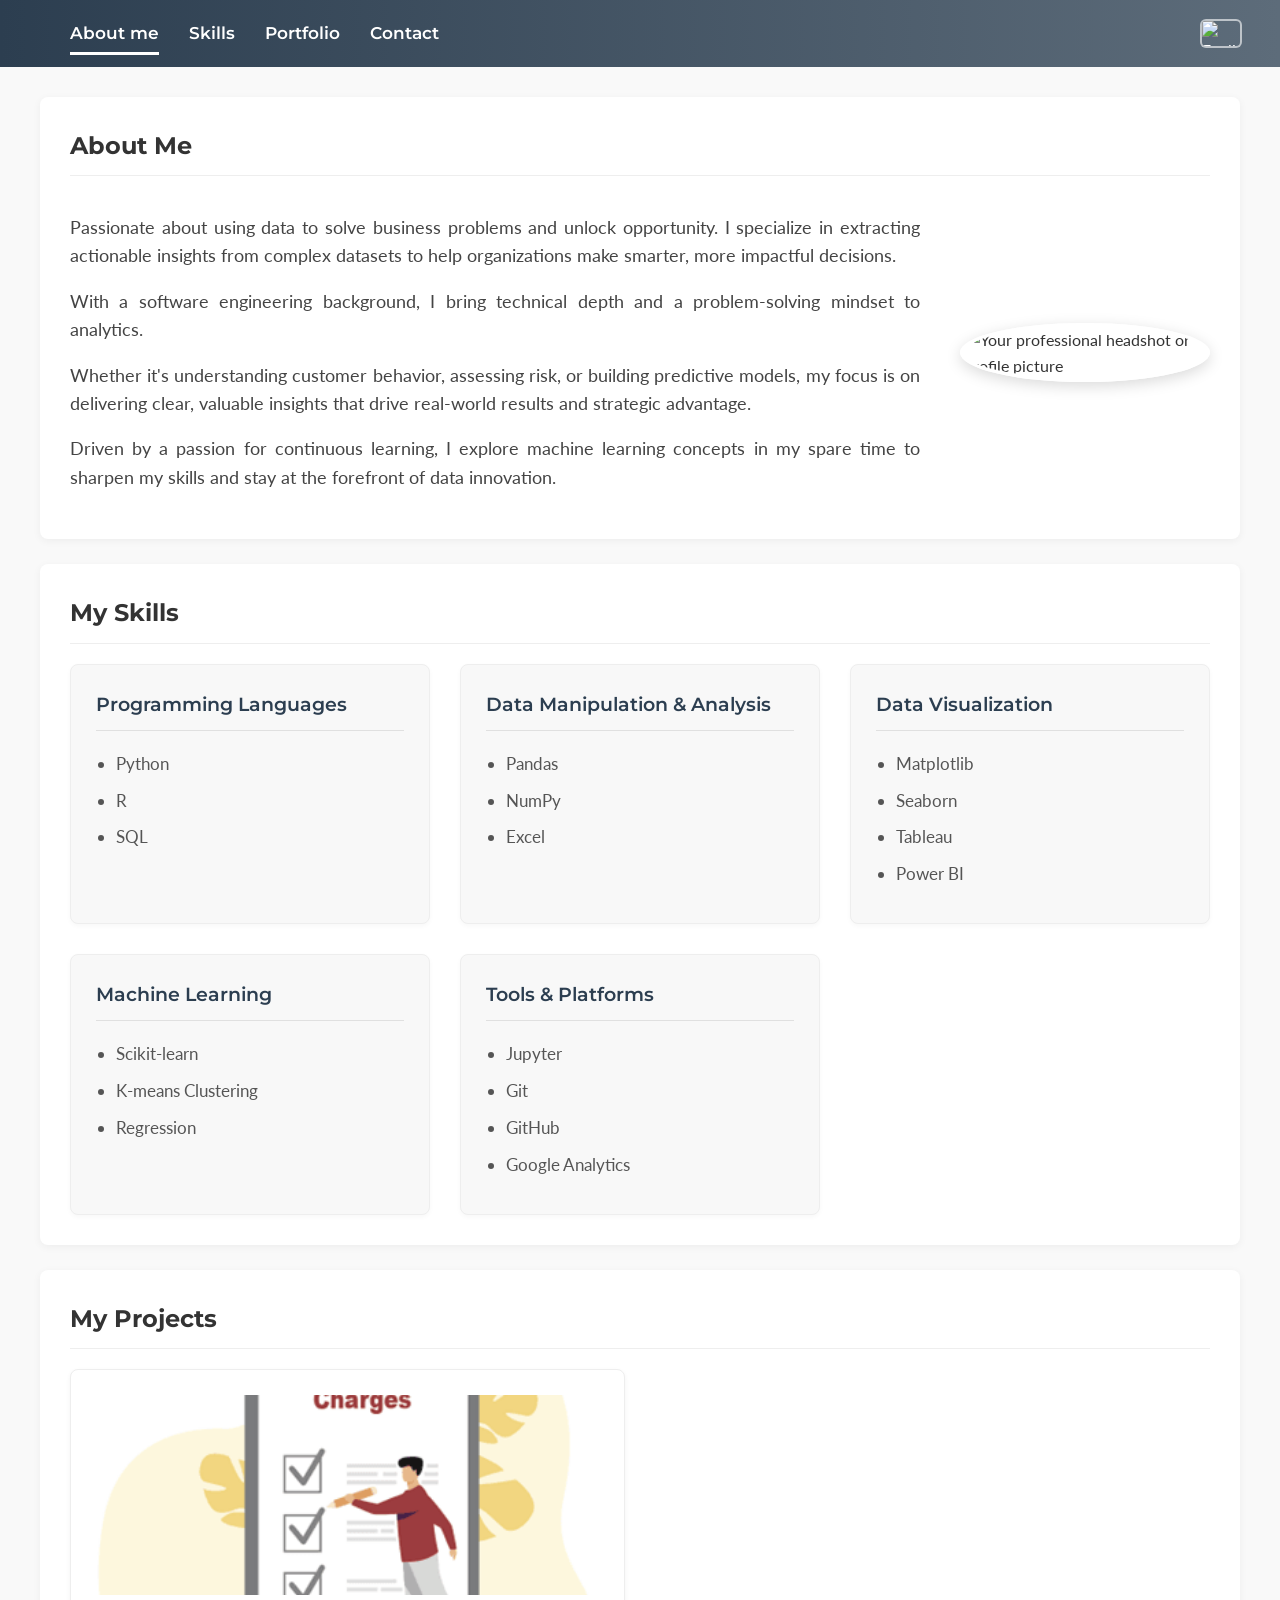
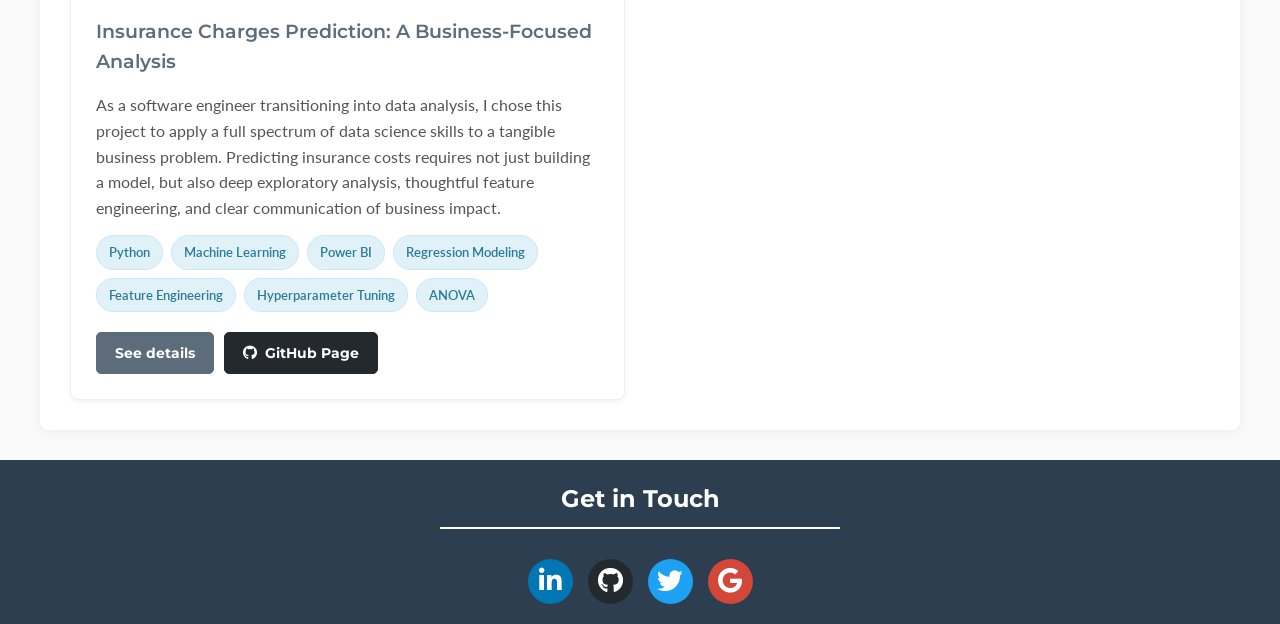
==== commit 337bb3ef: "first prototype" ====
--- a/index.html
+++ b/index.html
@@ -59,50 +59,7 @@
                 </div>
                 <div class="modal-body">
                     <div id="modalProjectDetails">
-                        <div class="modal-section">
-                            <h3 data-translate-key="problemStatement"></h3>
-                            <p id="modalProblemStatement"></p>
-                        </div>
-                        <div class="modal-section">
-                            <h3 data-translate-key="dataSources"></h3>
-                            <p id="modalDataSources"></p>
-                        </div>
-                        <div class="modal-section">
-                            <h3 data-translate-key="methodology"></h3>
-                            <p id="modalMethodology"></p>
-                        </div>
-                        <div class="modal-section">
-                            <h3 data-translate-key="results"></h3>
-                            <p id="modalResults"></p>
-                        </div>
-                        <div class="modal-section">
-                            <h3 data-translate-key="challenges"></h3>
-                            <p id="modalChallenges"></p>
-                        </div>
-                        <div class="modal-section">
-                            <h3 data-translate-key="learnings"></h3>
-                            <p id="modalLearnings"></p>
-                        </div>
-                        <div class="modal-section">
-                            <h3 data-translate-key="rootCauseAnalysis"></h3>
-                            <p id="modalRootCauseAnalysis"></p>
-                        </div>
-                        <div class="modal-section">
-                            <h3 data-translate-key="businessRecommendations"></h3>
-                            <div id="modalBusinessRecommendations"></div>
-                        </div>
-                        <div class="modal-section">
-                            <h3 data-translate-key="estimatedBusinessImpact"></h3>
-                            <p id="modalEstimatedBusinessImpact"></p>
-                        </div>
-                        <div class="modal-section" id="modalVisualizationsContainer">
-                            <h3 data-translate-key="visualizations"></h3>
-                            <div id="modalVisualizations"></div>
-                        </div>
-                        <div class="modal-section" id="modalPowerBiContainer">
-                            <h3 data-translate-key="powerBiDashboard"></h3>
-                            <iframe id="powerBiFrame" title="Power BI Report" width="100%" height="500" frameborder="0" allowFullScreen="true"></iframe>
-                        </div>
+                        <!-- Project details will be loaded here -->
                     </div>
                 </div>
             </div>
--- a/styles.css
+++ b/styles.css
@@ -173,7 +173,7 @@
 /* Project Cards */
 .projects-container {
     display: grid;
-    grid-template-columns: repeat(auto-fill, minmax(300px, 1fr));
+    grid-template-columns: repeat(auto-fill, minmax(400px, 1fr));
     gap: 30px;
 }
 
@@ -189,6 +189,14 @@
 .project-card:hover {
     transform: translateY(-8px);
     box-shadow: 0 8px 20px rgba(0, 0, 0, 0.1);
+}
+
+.project-image {
+    width: 100%;
+    height: 200px;
+    object-fit: cover;
+    border-radius: 8px 8px 0 0;
+    margin-bottom: 15px;
 }
 
 .project-card h3 {
@@ -329,18 +337,22 @@
     height: 100%;
     overflow: auto;
     background-color: rgba(0, 0, 0, 0.6);
-    padding-top: 50px;
+    padding: 20px;
+    box-sizing: border-box;
 }
 
 .modal-content {
     background-color: #fefefe;
     margin: auto;
     border: none;
-    width: 85%;
-    max-width: 900px;
+    width: 100%;
+    max-width: 1400px;
+    max-height: 90vh;
     border-radius: 10px;
     box-shadow: 0 5px 15px rgba(0,0,0,0.3);
     animation: fadeIn 0.3s;
+    display: flex;
+    flex-direction: column;
 }
 
 @keyframes fadeIn {
@@ -357,6 +369,7 @@
     color: white;
     border-top-left-radius: 10px;
     border-top-right-radius: 10px;
+    flex-shrink: 0;
 }
 
 .modal-header h2 {
@@ -367,8 +380,9 @@
 
 .modal-body {
     padding: 25px;
-    max-height: 70vh;
     overflow-y: auto;
+    flex: 1;
+    min-height: 0;
 }
 
 .close {
@@ -413,19 +427,124 @@
     margin-bottom: 10px;
 }
 
+/* Modal Images and Visualizations */
 #modalVisualizations img {
     width: 100%;
-    max-width: 400px;
-    margin: 10px auto;
+    max-width: 600px;
+    margin: 20px auto;
     display: block;
-    border-radius: 5px;
-    box-shadow: 0 2px 8px rgba(0,0,0,0.1);
-}
-
+    border-radius: 8px;
+    box-shadow: 0 4px 15px rgba(0,0,0,0.1);
+    border: 1px solid #ddd;
+}
+
+/* Image containers within modal */
+.modal-body .img-container {
+    text-align: center;
+    margin: 30px 0;
+    padding: 20px;
+    background-color: #fafafa;
+    border-radius: 10px;
+    border: 1px solid #e0e0e0;
+}
+
+.modal-body .img-container img {
+    width: 100%;
+    max-width: 600px;
+    height: auto;
+    border-radius: 8px;
+    box-shadow: 0 4px 15px rgba(0,0,0,0.1);
+    margin-bottom: 15px;
+    border: 1px solid #ddd;
+}
+
+.modal-body .img-container figcaption {
+    font-size: 0.95em;
+    color: #666;
+    font-style: italic;
+    line-height: 1.5;
+    max-width: 600px;
+    margin: 0 auto;
+    text-align: left;
+    background-color: #fff;
+    padding: 15px;
+    border-radius: 6px;
+    border-left: 4px solid #4a90e2;
+    box-shadow: 0 2px 5px rgba(0,0,0,0.05);
+}
+
+/* Insight and Business Relevance Styling */
+.insight-text {
+    background-color: #f8f9fa;
+    border-left: 4px solid #28a745;
+    padding: 15px 20px;
+    margin: 15px 0;
+    border-radius: 0 6px 6px 0;
+    font-weight: 600;
+    color: #155724;
+}
+
+.business-relevance-text {
+    background-color: #fff3cd;
+    border-left: 4px solid #ffc107;
+    padding: 15px 20px;
+    margin: 15px 0;
+    border-radius: 0 6px 6px 0;
+    font-weight: 600;
+    color: #856404;
+}
+
+/* Grid layout for multiple images */
+.modal-body .grid-container {
+    display: grid;
+    grid-template-columns: repeat(auto-fit, minmax(300px, 1fr));
+    gap: 20px;
+    margin: 30px 0;
+}
+
+/* Highlight boxes within modal */
+.modal-body .highlight-box {
+    background-color: #eaf2fa;
+    border-left: 5px solid #4a90e2;
+    padding: 20px;
+    margin: 20px 0;
+    border-radius: 0 8px 8px 0;
+    text-align: center;
+}
+
+.modal-body .highlight-box p {
+    margin: 0;
+    font-size: 1.1em;
+    line-height: 1.6;
+}
+
+/* Power BI Frame Styling - FIXED VERSION */
 #powerBiFrame {
+    width: 100%;
+    height: 700px;
     border: 1px solid #ddd;
     border-radius: 5px;
-    min-height: 500px;
+    background-color: #f0f0f0;
+    margin: 20px 0;
+}
+
+/* Power BI Container for modal */
+.powerbi-container {
+    width: 100%;
+    height: 700px;
+    background: #f0f0f0;
+    border: 1px solid #ddd;
+    border-radius: 8px;
+    margin: 20px 0;
+    overflow: hidden;
+    position: relative;
+}
+
+.powerbi-container iframe {
+    width: 100%;
+    height: 100%;
+    border: none;
+    display: block;
 }
 
 /* Skills Section Styling */
@@ -474,6 +593,12 @@
     .skills-container {
         grid-template-columns: 1fr;
     }
+    
+    /* Adjust Power BI frame for mobile */
+    #powerBiFrame,
+    .powerbi-container {
+        height: 500px;
+    }
 }
 
 /* Responsive Design */
@@ -505,6 +630,15 @@
         order: -1;
         margin: 0 auto 25px;
     }
+    .modal {
+        padding: 10px;
+    }
+    .modal-content {
+        max-height: 95vh;
+    }
+    .modal-body {
+        padding: 20px;
+    }
 }
 
 @media (max-width: 480px) {
@@ -521,6 +655,12 @@
         width: 95%;
     }
     .modal-body {
-        padding: 20px;
-    }
-}+        padding: 15px;
+    }
+    
+    /* Smaller Power BI frame for very small screens */
+    #powerBiFrame,
+    .powerbi-container {
+        height: 400px;
+    }
+}
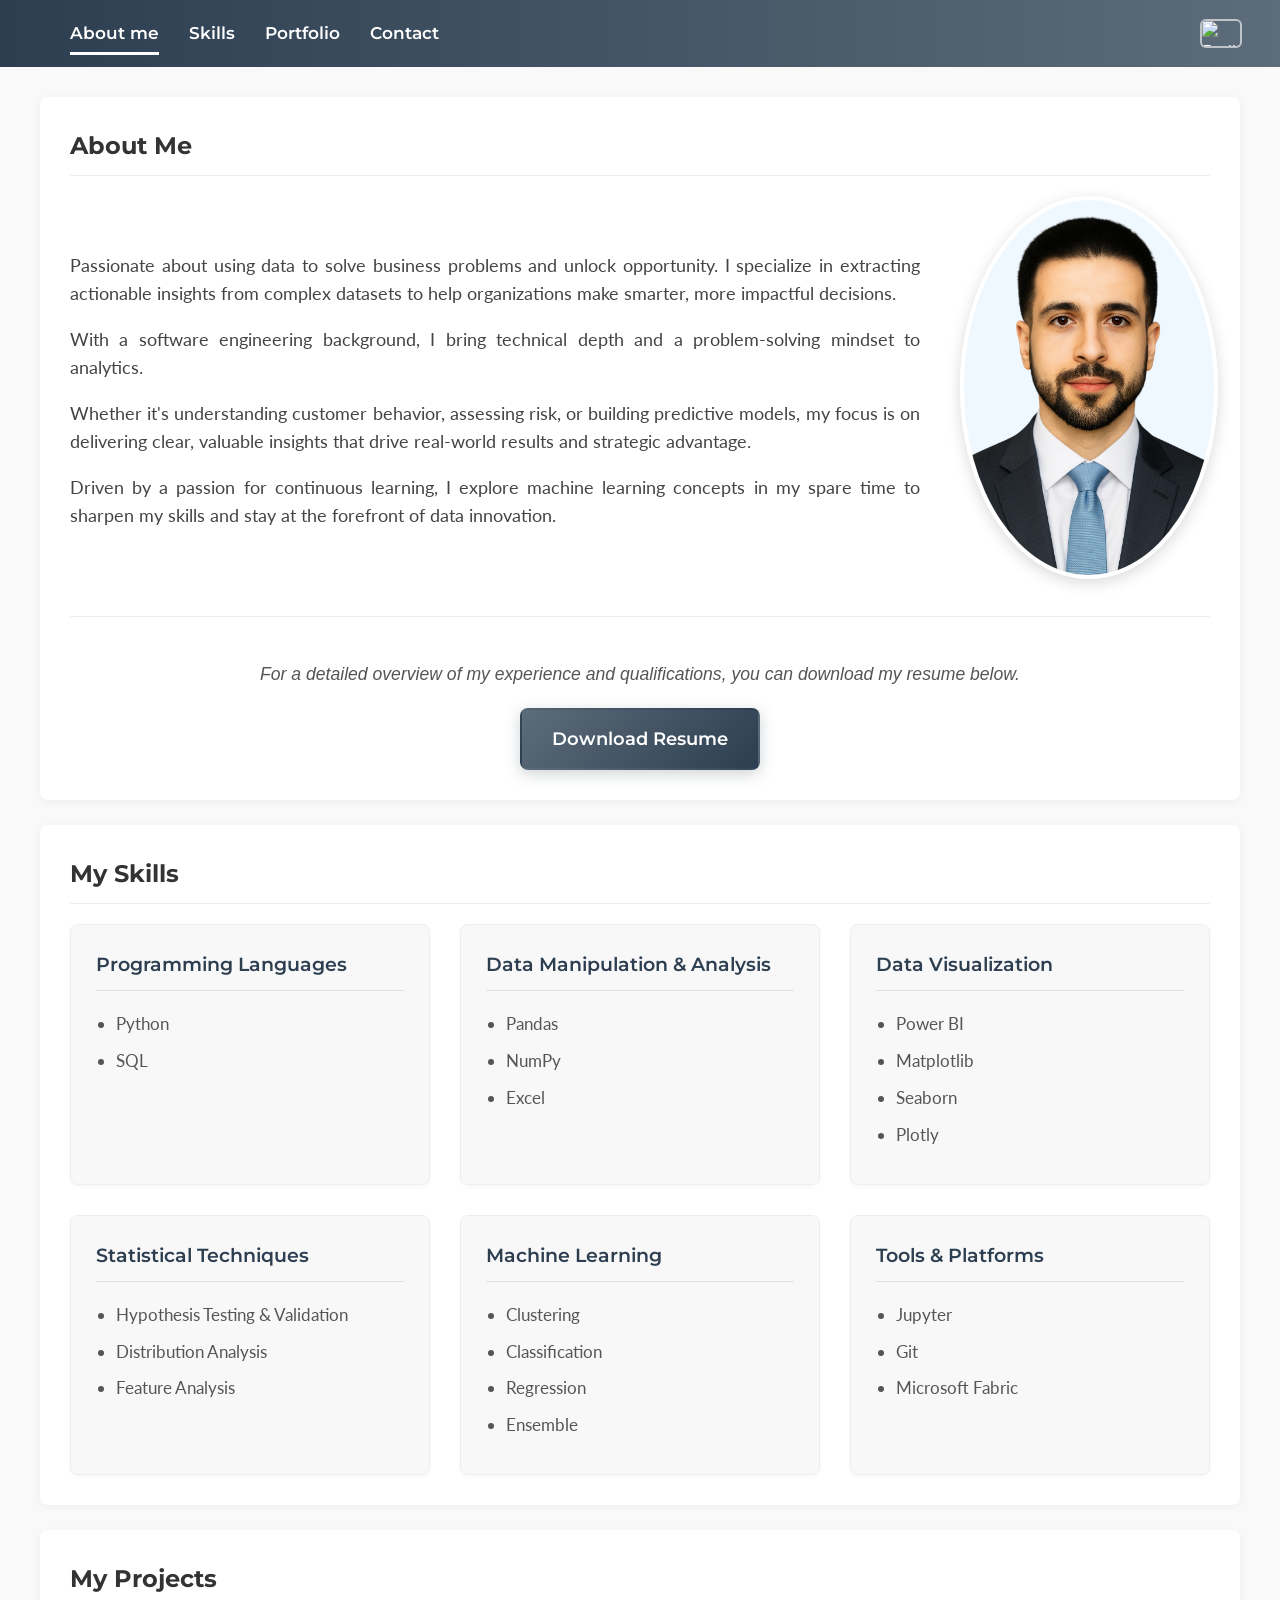
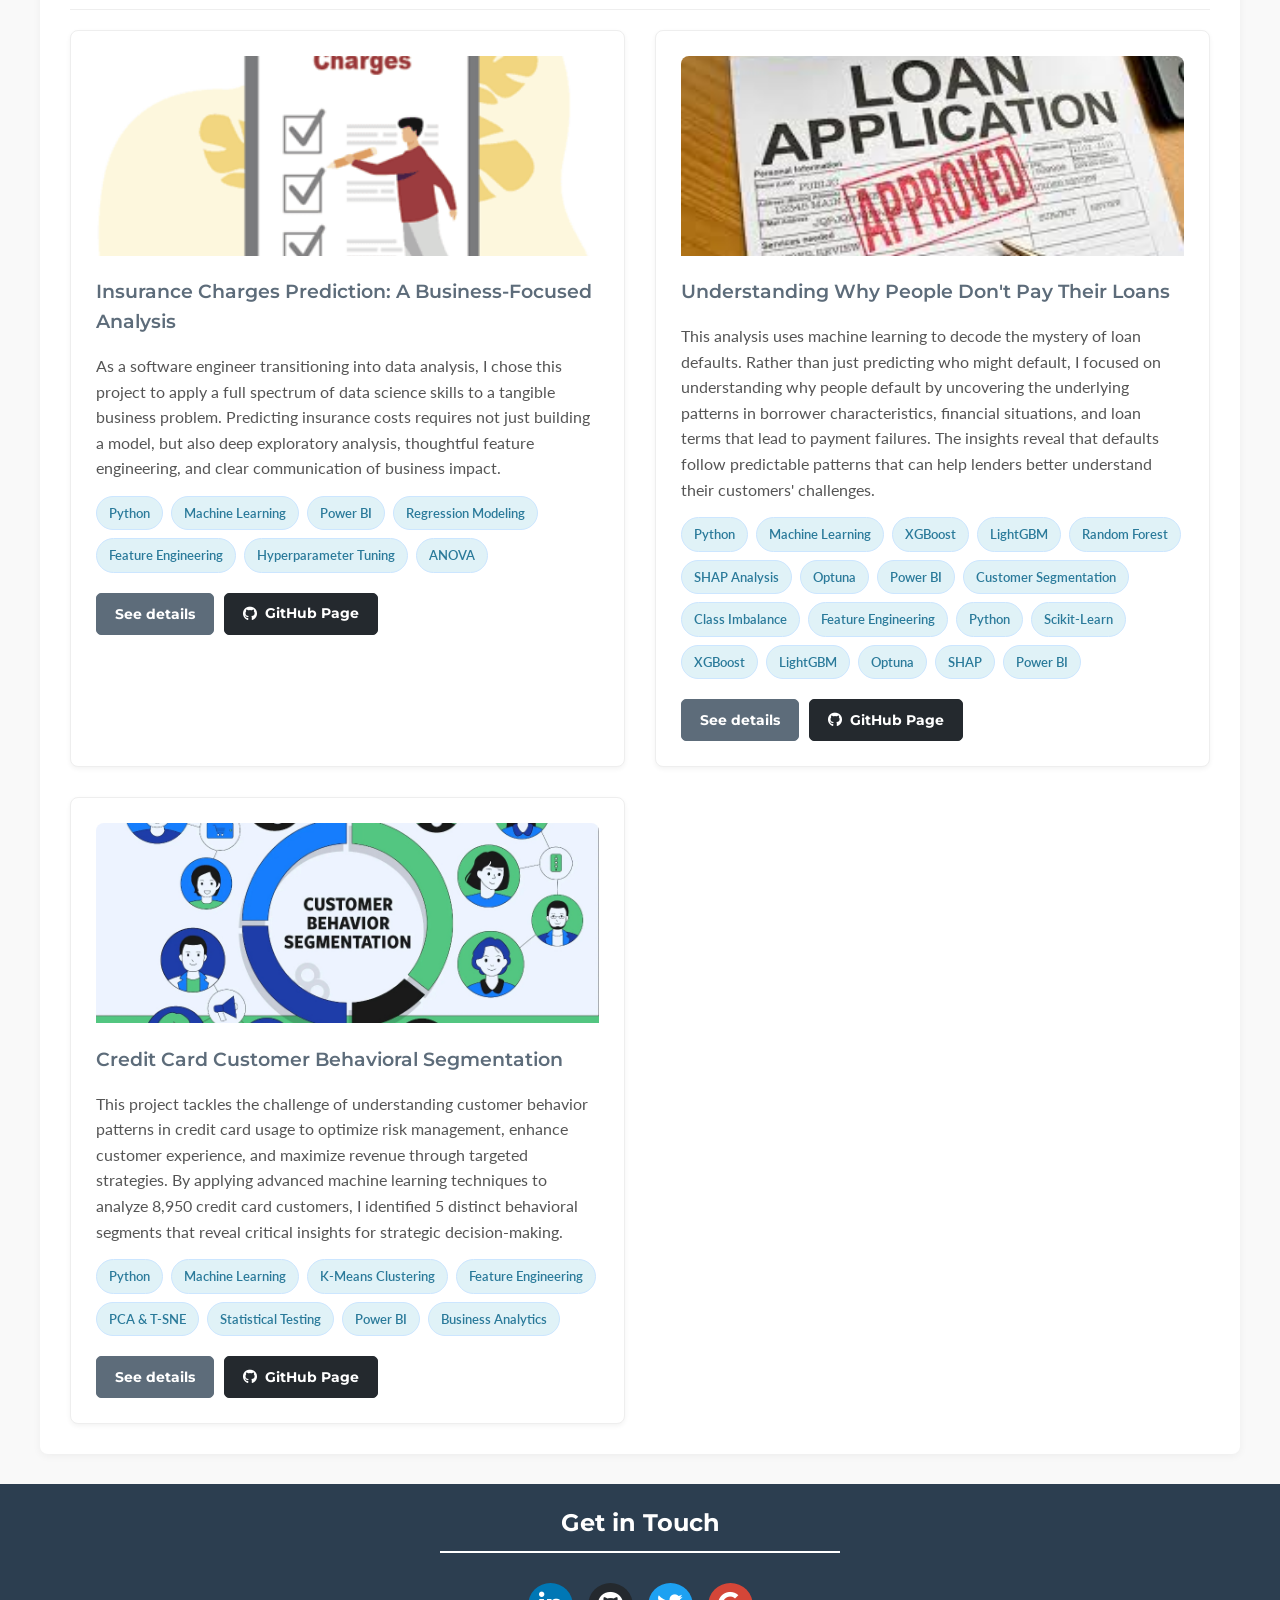
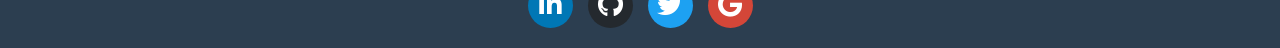
==== commit 255b77f7: "Ready to go" ====
--- a/index.html
+++ b/index.html
@@ -34,8 +34,17 @@
                     <!-- Paragraphs will be dynamically inserted here by JS -->
                 </div>
                 <div class="about-photo">
-                    <img src="your-photo.jpg" alt="Your professional headshot or profile picture">
+                    <img src="images/your-photo.png" alt="Your professional headshot or profile picture">
                 </div>
+            </div>
+            <div class="resume-section">
+                <p class="resume-description" data-translate-key="resumeDescription">
+                    For a detailed overview of my experience and qualifications, you can download my resume below.
+                </p>
+                <a href="#" id="resumeLink" class="resume-button" data-translate-key="downloadResume" target="_blank">
+                    <i class="fas fa-download"></i>
+                    <span>Download Resume</span>
+                </a>
             </div>
         </section>
         <section id="skills">
@@ -68,16 +77,16 @@
     <footer id="contact">
         <h2 data-translate-key="contactTitle"></h2>
         <div class="social-buttons"> <!-- Added an ID for potential future use if needed, but the class is key -->
-            <a href="https://linkedin.com/in/yourprofile" class="social-button linkedin" aria-label="LinkedIn">
+            <a href="https://linkedin.com/in/helhadrachi" class="social-button linkedin" aria-label="LinkedIn" target="_blank">
                 <i class="fab fa-linkedin-in"></i>
             </a>
-            <a href="https://github.com/yourprofile" class="social-button github" aria-label="GitHub">
+            <a href="https://github.com/ehicham95" class="social-button github" aria-label="GitHub" target="_blank">
                 <i class="fab fa-github"></i>
             </a>
-            <a href="https://twitter.com/yourprofile" class="social-button twitter" aria-label="Twitter">
+            <a href="https://twitter.com/hehadrachi" class="social-button twitter" aria-label="Twitter" target="_blank">
                 <i class="fab fa-twitter"></i>
             </a>
-            <a href="mailto:hicham.elhadrachi@gmail.com" class="social-button gmail" aria-label="Gmail">
+            <a href="mailto:hicham.elhadrachi@gmail.com" class="social-button gmail" aria-label="Gmail" target="_blank">
                 <i class="fab fa-google"></i>
             </a>
         </div>
--- a/styles.css
+++ b/styles.css
@@ -168,6 +168,57 @@
     border-radius: 50%;
     box-shadow: 0 4px 15px rgba(0, 0, 0, 0.15);
     border: 4px solid #fff;
+}
+
+/* Resume Section Styling */
+.resume-section {
+    margin-top: 30px;
+    padding-top: 25px;
+    border-top: 1px solid #eee;
+    text-align: center;
+}
+
+.resume-description {
+    color: #555;
+    font-size: 1.1em;
+    margin-bottom: 20px;
+    font-style: italic;
+    line-height: 1.6;
+}
+
+.resume-button {
+    display: inline-flex;
+    align-items: center;
+    justify-content: center;
+    gap: 10px;
+    padding: 15px 30px;
+    background: linear-gradient(135deg, #5d6c7a, #2c3e50);
+    color: #fff;
+    text-decoration: none;
+    border-radius: 8px;
+    font-family: 'Montserrat', sans-serif;
+    font-weight: 600;
+    font-size: 1.1em;
+    transition: all 0.3s ease;
+    box-shadow: 0 4px 15px rgba(93, 108, 122, 0.3);
+    border: 2px solid transparent;
+}
+
+.resume-button:hover {
+    background: linear-gradient(135deg, #fff, #f8f9fa);
+    color: #5d6c7a;
+    border-color: #5d6c7a;
+    transform: translateY(-3px);
+    box-shadow: 0 8px 25px rgba(93, 108, 122, 0.4);
+}
+
+.resume-button i {
+    font-size: 1.2em;
+    transition: transform 0.3s ease;
+}
+
+.resume-button:hover i {
+    transform: translateY(-2px);
 }
 
 /* Project Cards */
@@ -630,6 +681,14 @@
         order: -1;
         margin: 0 auto 25px;
     }
+    .resume-section {
+        margin-top: 25px;
+        padding-top: 20px;
+    }
+    .resume-button {
+        padding: 12px 24px;
+        font-size: 1em;
+    }
     .modal {
         padding: 10px;
     }
@@ -664,3 +723,398 @@
         height: 400px;
     }
 }
+
+/* ========================================
+   MODAL CONTENT STYLES
+   Styles for analysis.html content when loaded in modal
+   ======================================== */
+
+/* Ensure Font Awesome icons display properly in modal */
+.modal-body .fas, .modal-body .fab {
+    font-family: "Font Awesome 6 Free", "Font Awesome 6 Brands";
+    font-weight: 900;
+}
+
+/* Container styles for analysis content */
+.modal-body .container {
+    max-width: 100%;
+    margin: 0;
+    padding: 0;
+    background: transparent;
+    box-shadow: none;
+    border-radius: 0;
+}
+
+/* Typography for modal content */
+.modal-body h1, .modal-body h2, .modal-body h3 {
+    font-family: 'Montserrat', sans-serif;
+    color: #1a3b5d;
+    margin-top: 0;
+}
+
+.modal-body h1 {
+    text-align: center;
+    font-size: 2.2em;
+    margin-bottom: 20px;
+    border-bottom: 3px solid #4a90e2;
+    padding-bottom: 10px;
+}
+
+.modal-body h2 {
+    font-size: 1.6em;
+    color: #4a90e2;
+    margin-top: 30px;
+    margin-bottom: 15px;
+    border-bottom: 1px solid #ddd;
+    padding-bottom: 10px;
+}
+
+.modal-body h3 {
+    font-size: 1.3em;
+    color: #1a3b5d;
+    margin-top: 20px;
+    margin-bottom: 10px;
+}
+
+/* Card styles for modal content */
+.modal-body .card {
+    background: #ffffff;
+    border: 1px solid #e0e6ed;
+    border-radius: 8px;
+    padding: 25px;
+    margin-bottom: 25px;
+    box-shadow: 0 2px 5px rgba(0,0,0,0.05);
+}
+
+/* Highlight box styles */
+.modal-body .highlight-box {
+    background-color: #eaf2fa;
+    border-left: 5px solid #4a90e2;
+    padding: 20px;
+    margin: 20px 0;
+    border-radius: 5px;
+}
+
+.modal-body .highlight-box p {
+    margin: 0;
+    line-height: 1.6;
+}
+
+/* Tech stack badges */
+.modal-body .tech-stack {
+    display: flex;
+    flex-wrap: wrap;
+    gap: 10px;
+    margin: 15px 0;
+}
+
+.modal-body .tech-badge {
+    background-color: #e0e6ed;
+    color: #1a3b5d;
+    padding: 5px 12px;
+    border-radius: 15px;
+    font-size: 0.9em;
+    font-weight: 500;
+}
+
+/* Metrics grid for data overview */
+.modal-body .metrics-grid {
+    display: grid;
+    grid-template-columns: repeat(auto-fit, minmax(200px, 1fr));
+    gap: 20px;
+    margin: 25px 0;
+}
+
+.modal-body .metric-card {
+    background: #f9f9f9;
+    border: 1px solid #e0e6ed;
+    padding: 20px;
+    border-radius: 8px;
+    text-align: center;
+}
+
+.modal-body .metric-number {
+    font-size: 2rem;
+    font-weight: bold;
+    margin-bottom: 5px;
+    color: #1a3b5d;
+}
+
+.modal-body .metric-label {
+    font-size: 0.9rem;
+    color: #555;
+}
+
+/* Visualization grid */
+.modal-body .visualization-grid {
+    display: grid;
+    grid-template-columns: repeat(auto-fit, minmax(300px, 1fr));
+    gap: 20px;
+    margin: 25px 0;
+}
+
+.modal-body .viz-card {
+    background: #f9f9f9;
+    border: 1px solid #e0e6ed;
+    padding: 20px;
+    border-radius: 8px;
+    text-align: center;
+}
+
+.modal-body .viz-card h4 {
+    margin-top: 0;
+    font-size: 1.2em;
+    color: #1a3b5d;
+}
+
+.modal-body .viz-card img {
+    width: 100%;
+    max-width: 100%;
+    height: auto;
+    border-radius: 8px;
+    margin-bottom: 15px;
+    cursor: pointer;
+    transition: transform 0.2s ease;
+}
+
+.modal-body .viz-card img:hover {
+    transform: scale(1.02);
+}
+
+/* Recommendations grid */
+.modal-body .recommendations-grid {
+    display: grid;
+    grid-template-columns: repeat(auto-fit, minmax(280px, 1fr));
+    gap: 20px;
+    margin: 25px 0;
+}
+
+.modal-body .recommendation-card,
+.modal-body .business-card {
+    background: #f9f9f9;
+    border: 1px solid #e0e6ed;
+    padding: 20px;
+    border-radius: 8px;
+}
+
+.modal-body .recommendation-card h4,
+.modal-body .business-card h4 {
+    margin-top: 0;
+    font-size: 1.2em;
+    color: #1a3b5d;
+}
+
+/* Challenges list styling */
+.modal-body .challenges-list {
+    list-style: none;
+    padding: 0;
+}
+
+.modal-body .challenges-list li {
+    background: #f9f9f9;
+    margin: 10px 0;
+    padding: 15px;
+    border-left: 4px solid #4a90e2;
+    border-radius: 5px;
+}
+
+.modal-body .challenge-title {
+    font-weight: bold;
+    color: #1a3b5d;
+    margin-bottom: 5px;
+}
+
+/* Icon styling */
+.modal-body .icon {
+    padding-right: 10px;
+}
+
+/* Code styling */
+.modal-body code {
+    font-size: 0.95em;
+    background-color: #eef;
+    padding: 2px 5px;
+    border-radius: 4px;
+}
+
+/* Modal specific image styling */
+.modal-body img {
+    max-width: 100%;
+    height: auto;
+    border-radius: 4px;
+}
+
+/* Lists styling */
+.modal-body ul {
+    padding-left: 20px;
+}
+
+.modal-body li {
+    margin-bottom: 8px;
+    line-height: 1.6;
+}
+
+/* Strong text styling */
+.modal-body strong {
+    color: #1a3b5d;
+    font-weight: 600;
+}
+
+/* Credit Card Segmentation specific styles */
+.modal-body .stats-grid {
+    display: grid;
+    grid-template-columns: repeat(auto-fit, minmax(200px, 1fr));
+    gap: 20px;
+    margin: 25px 0;
+}
+
+.modal-body .stat-card {
+    background: linear-gradient(135deg, #f8f9fa, #e9ecef);
+    padding: 20px;
+    border-radius: 10px;
+    text-align: center;
+    border-left: 4px solid #3498db;
+}
+
+.modal-body .stat-number {
+    font-size: 2em;
+    font-weight: 700;
+    color: #2c3e50;
+    display: block;
+}
+
+.modal-body .stat-label {
+    color: #7f8c8d;
+    font-size: 0.9em;
+    margin-top: 5px;
+}
+
+.modal-body .segments-grid {
+    display: grid;
+    grid-template-columns: repeat(auto-fit, minmax(300px, 1fr));
+    gap: 20px;
+    margin: 25px 0;
+}
+
+.modal-body .segment-card {
+    border-radius: 10px;
+    padding: 20px;
+    color: white;
+    position: relative;
+    overflow: hidden;
+}
+
+.modal-body .segment-0 { background: linear-gradient(135deg, #ff6b6b, #d63031); }
+.modal-body .segment-1 { background: linear-gradient(135deg, #74b9ff, #0984e3); }
+.modal-body .segment-2 { background: linear-gradient(135deg, #fd79a8, #e84393); }
+.modal-body .segment-3 { background: linear-gradient(135deg, #fdcb6e, #e17055); }
+.modal-body .segment-4 { background: linear-gradient(135deg, #55a3ff, #667eea); }
+
+.modal-body .segment-title {
+    font-size: 1.3em;
+    font-weight: 700;
+    margin-bottom: 10px;
+}
+
+.modal-body .segment-stats {
+    display: flex;
+    justify-content: space-between;
+    margin: 10px 0;
+    font-size: 0.9em;
+}
+
+.modal-body .insight-box {
+    background: linear-gradient(135deg, #ff7b7b, #c9597b);
+    color: white;
+    padding: 20px;
+    border-radius: 10px;
+    margin: 15px 0;
+}
+
+.modal-body .insight-box h4 {
+    margin-bottom: 10px;
+    font-size: 1.2em;
+}
+
+/* Image zoom modal functionality for modal content */
+.modal-body .img-zoom-modal {
+    display: none;
+    position: fixed;
+    z-index: 2000;
+    left: 0;
+    top: 0;
+    width: 100%;
+    height: 100%;
+    background-color: rgba(0, 0, 0, 0.9);
+}
+
+.modal-body .img-zoom-modal .modal-content {
+    margin: auto;
+    display: block;
+    max-width: 90%;
+    max-height: 90%;
+    margin-top: 2%;
+}
+
+.modal-body .img-zoom-modal .close {
+    position: absolute;
+    top: 15px;
+    right: 35px;
+    color: #f1f1f1;
+    font-size: 40px;
+    font-weight: bold;
+    transition: 0.3s;
+    cursor: pointer;
+}
+
+.modal-body .img-zoom-modal .close:hover,
+.modal-body .img-zoom-modal .close:focus {
+    color: #bbb;
+    text-decoration: none;
+    cursor: pointer;
+}
+
+/* JavaScript function for modal images */
+.modal-body img[onclick] {
+    cursor: zoom-in;
+    transition: transform 0.2s ease;
+}
+
+.modal-body img[onclick]:hover {
+    transform: scale(1.02);
+}
+
+/* Responsive adjustments for modal content */
+@media (max-width: 768px) {
+    .modal-body .metrics-grid,
+    .modal-body .visualization-grid,
+    .modal-body .recommendations-grid,
+    .modal-body .stats-grid,
+    .modal-body .segments-grid {
+        grid-template-columns: 1fr;
+    }
+    
+    .modal-body h1 {
+        font-size: 1.8em;
+    }
+    
+    .modal-body h2 {
+        font-size: 1.4em;
+    }
+    
+    .modal-body .card {
+        padding: 15px;
+        margin-bottom: 20px;
+    }
+
+    .modal-body .img-zoom-modal .modal-content {
+        max-width: 95%;
+        max-height: 85%;
+    }
+
+    .modal-body .img-zoom-modal .close {
+        font-size: 30px;
+        right: 20px;
+        top: 10px;
+    }
+}
